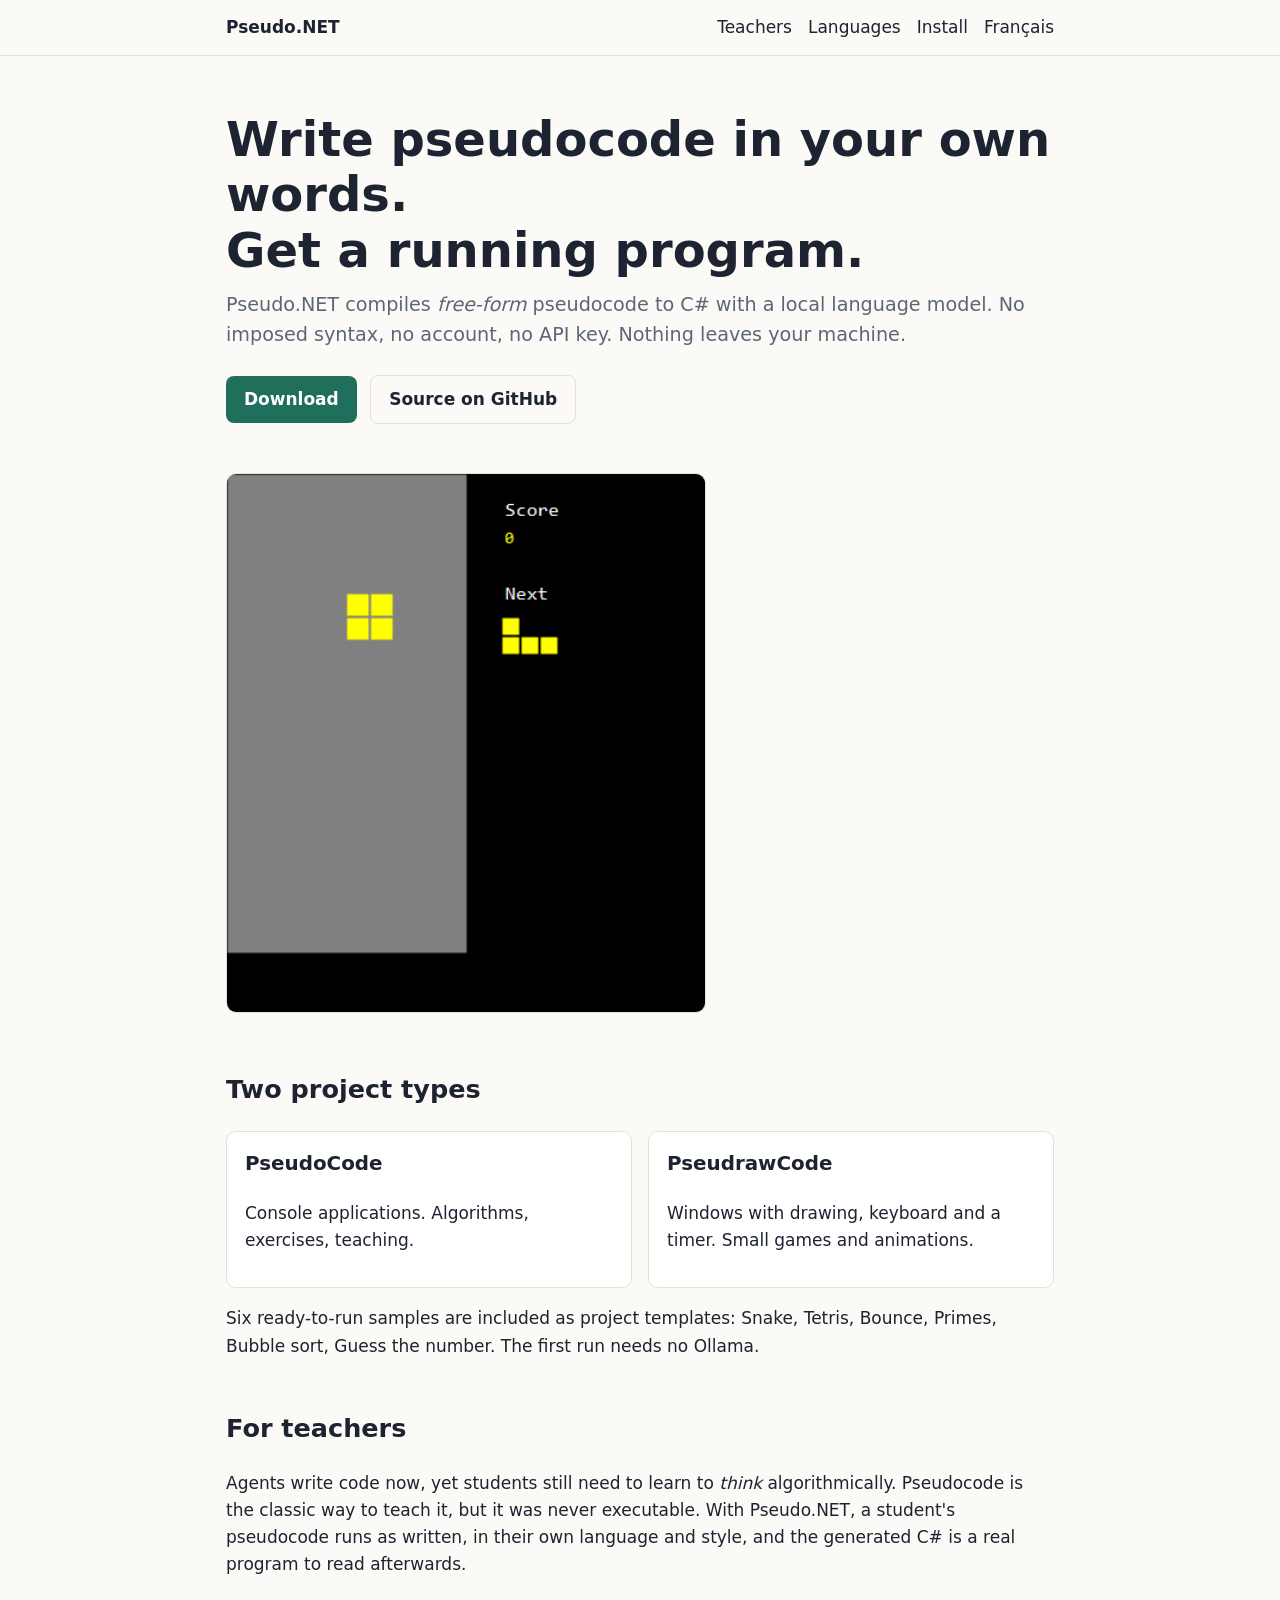
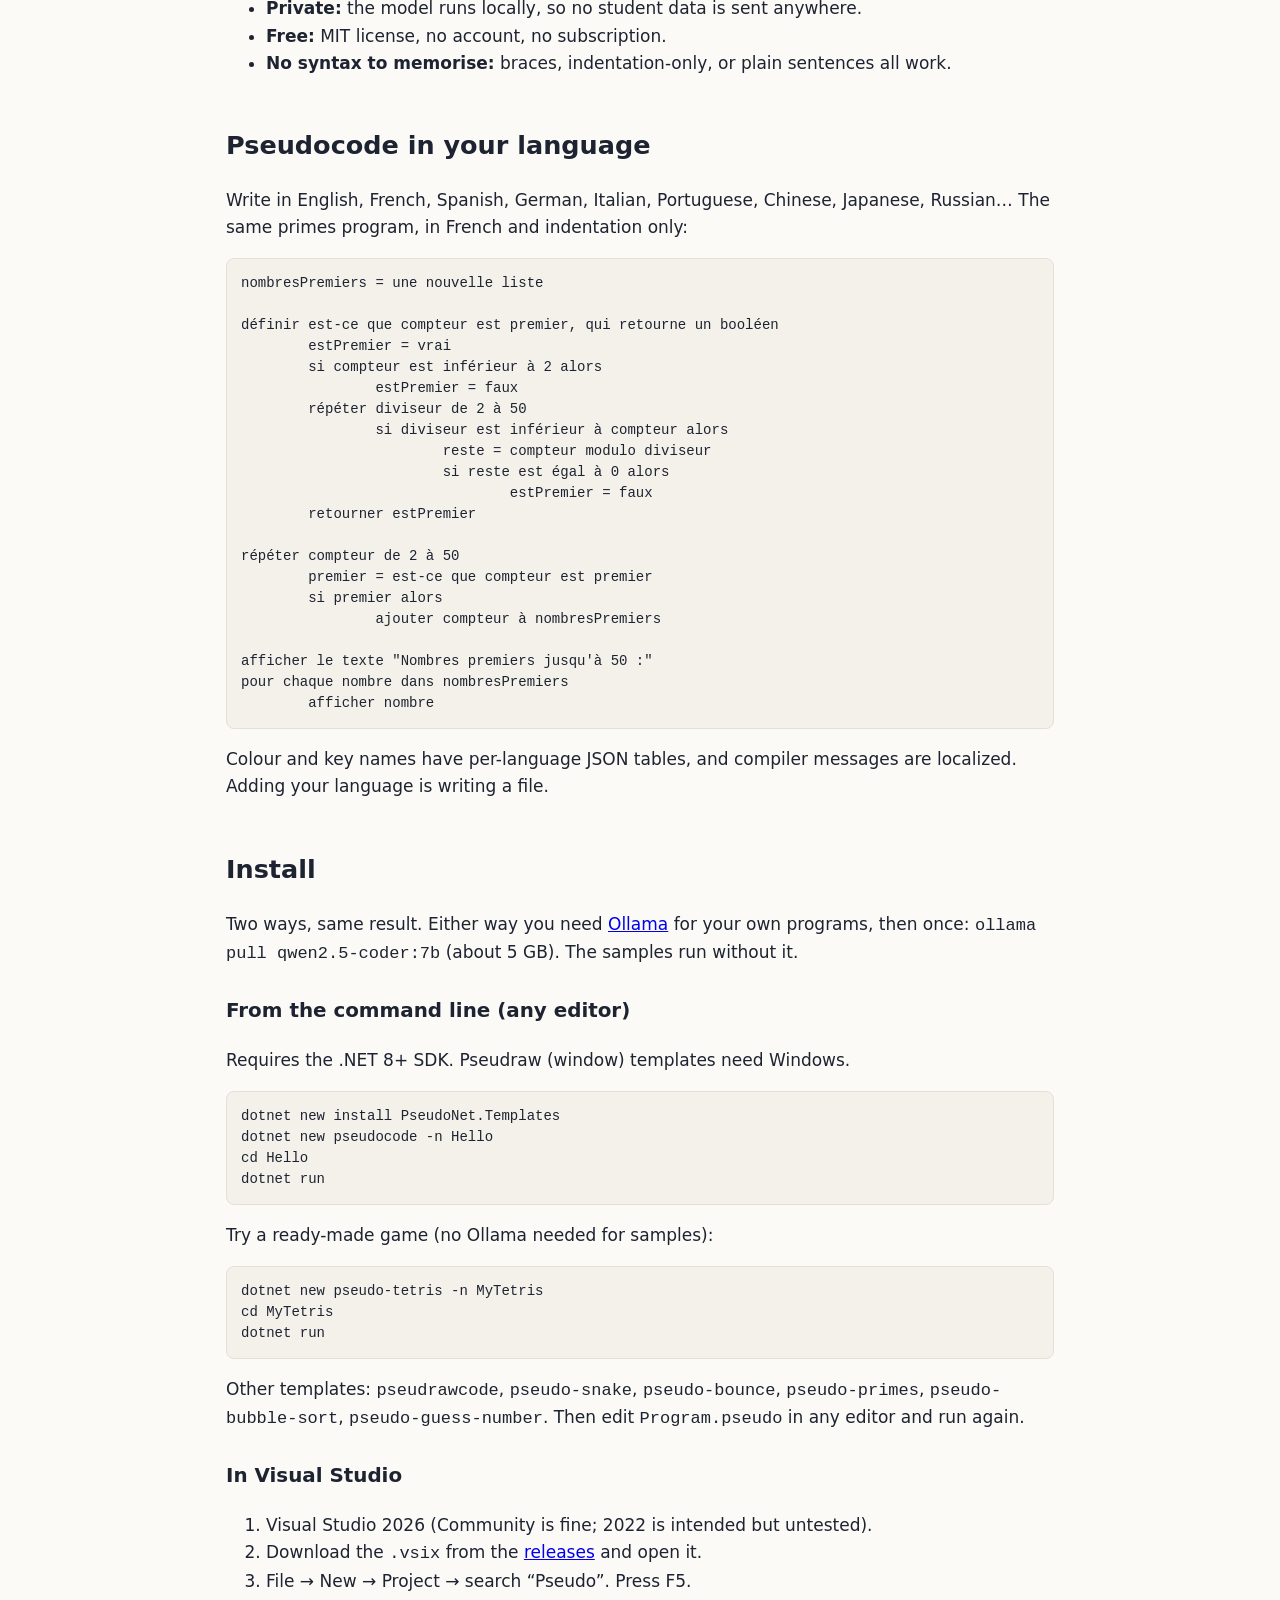
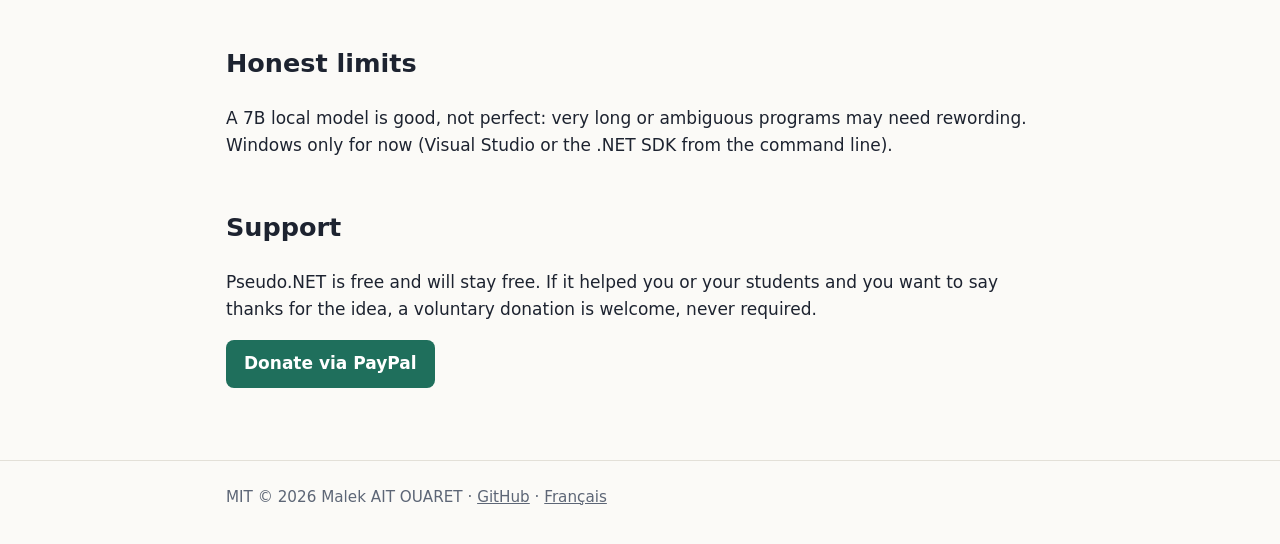
==== index.html @ 1992e09d "Pseudo.NET website (English and French) Co-Authored-By: Claude Sonnet 5.5 <noreply@anthropic.com>" ====
<!doctype html>
<html lang="en">
<head>
<meta charset="utf-8">
<meta name="viewport" content="width=device-width, initial-scale=1">
<title>Pseudo.NET</title>
<meta name="description" content="Write free-form pseudocode in any language and compile it to C# with a local LLM. Free, MIT, no account, nothing leaves your machine.">
<link rel="stylesheet" href="style.css">
</head>
<body>
<header class="top"><div class="wrap">
  <a class="brand" href="./">Pseudo.NET</a>
  <nav><a href="#teachers">Teachers</a><a href="#languages">Languages</a><a href="#install">Install</a><a href="fr/">Français</a></nav>
</div></header>

<main class="wrap">
  <section class="hero">
    <h1>Write pseudocode in your own words.<br>Get a running program.</h1>
    <p class="lead">Pseudo.NET compiles <em>free-form</em> pseudocode to C# with a local language model. No imposed syntax, no account, no API key. Nothing leaves your machine.</p>
    <a class="btn" href="https://github.com/pseudonet-lang/pseudonet/releases">Download</a>
    <a class="btn alt" href="https://github.com/pseudonet-lang/pseudonet">Source on GitHub</a>
  </section>

  <p><img class="demo" src="assets/demo-tetris.gif" alt="Tetris running, written as pseudocode" width="480"></p>

  <h2>Two project types</h2>
  <div class="grid">
    <div class="card"><h3>PseudoCode</h3><p>Console applications. Algorithms, exercises, teaching.</p></div>
    <div class="card"><h3>PseudrawCode</h3><p>Windows with drawing, keyboard and a timer. Small games and animations.</p></div>
  </div>
  <p>Six ready-to-run samples are included as project templates: Snake, Tetris, Bounce, Primes, Bubble sort, Guess the number. The first run needs no Ollama.</p>

  <h2 id="teachers">For teachers</h2>
  <p>Agents write code now, yet students still need to learn to <em>think</em> algorithmically. Pseudocode is the classic way to teach it, but it was never executable. With Pseudo.NET, a student's pseudocode runs as written, in their own language and style, and the generated C# is a real program to read afterwards.</p>
  <ul>
    <li><strong>Private:</strong> the model runs locally, so no student data is sent anywhere.</li>
    <li><strong>Free:</strong> MIT license, no account, no subscription.</li>
    <li><strong>No syntax to memorise:</strong> braces, indentation-only, or plain sentences all work.</li>
  </ul>

  <h2 id="languages">Pseudocode in your language</h2>
  <p>Write in English, French, Spanish, German, Italian, Portuguese, Chinese, Japanese, Russian… The same primes program, in French and indentation only:</p>
<pre>nombresPremiers = une nouvelle liste

définir est-ce que compteur est premier, qui retourne un booléen
	estPremier = vrai
	si compteur est inférieur à 2 alors
		estPremier = faux
	répéter diviseur de 2 à 50
		si diviseur est inférieur à compteur alors
			reste = compteur modulo diviseur
			si reste est égal à 0 alors
				estPremier = faux
	retourner estPremier

répéter compteur de 2 à 50
	premier = est-ce que compteur est premier
	si premier alors
		ajouter compteur à nombresPremiers

afficher le texte "Nombres premiers jusqu'à 50 :"
pour chaque nombre dans nombresPremiers
	afficher nombre</pre>
  <p>Colour and key names have per-language JSON tables, and compiler messages are localized. Adding your language is writing a file.</p>

  <h2 id="install">Install</h2>
  <p>Two ways, same result. Either way you need <a href="https://ollama.com">Ollama</a> for your own programs, then once: <code>ollama pull qwen2.5-coder:7b</code> (about 5 GB). The samples run without it.</p>

  <h3>From the command line (any editor)</h3>
  <p>Requires the .NET 8+ SDK. Pseudraw (window) templates need Windows.</p>
<pre>dotnet new install PseudoNet.Templates
dotnet new pseudocode -n Hello
cd Hello
dotnet run</pre>
  <p>Try a ready-made game (no Ollama needed for samples):</p>
<pre>dotnet new pseudo-tetris -n MyTetris
cd MyTetris
dotnet run</pre>
  <p>Other templates: <code>pseudrawcode</code>, <code>pseudo-snake</code>, <code>pseudo-bounce</code>, <code>pseudo-primes</code>, <code>pseudo-bubble-sort</code>, <code>pseudo-guess-number</code>. Then edit <code>Program.pseudo</code> in any editor and run again.</p>

  <h3>In Visual Studio</h3>
  <ol>
    <li>Visual Studio 2026 (Community is fine; 2022 is intended but untested).</li>
    <li>Download the <code>.vsix</code> from the <a href="https://github.com/pseudonet-lang/pseudonet/releases">releases</a> and open it.</li>
    <li>File → New → Project → search “Pseudo”. Press F5.</li>
  </ol>

    <h2>Honest limits</h2>
  <p>A 7B local model is good, not perfect: very long or ambiguous programs may need rewording. Windows only for now (Visual Studio or the .NET SDK from the command line).</p>

  <h2 id="support">Support</h2>
  <p>Pseudo.NET is free and will stay free. If it helped you or your students and you want to say thanks for the idea, a voluntary donation is welcome, never required.</p>
  <a class="btn" href="https://www.paypal.me/YOUR-PAYPAL-HANDLE">Donate via PayPal</a>
</main>

<footer><div class="wrap">MIT © 2026 Malek AIT OUARET · <a href="https://github.com/pseudonet-lang/pseudonet">GitHub</a> · <a href="fr/">Français</a></div></footer>
</body>
</html>
---- style.css ----
:root {
  --bg: #fbfaf7; --fg: #1d2330; --muted: #5d6676; --accent: #1f6f5c; --accent-fg: #fff;
  --card: #fff; --border: #e3e0d8; --code-bg: #f3f1ea;
}
@media (prefers-color-scheme: dark) {
  :root:not([data-theme="light"]) {
    --bg: #14181f; --fg: #e8eaee; --muted: #9aa3b2; --accent: #4cc2a1; --accent-fg: #0b1512;
    --card: #1b2029; --border: #2a303c; --code-bg: #10141a;
  }
}
* { box-sizing: border-box; }
body { margin: 0; background: var(--bg); color: var(--fg);
  font: 17px/1.6 system-ui, -apple-system, "Segoe UI", sans-serif; }
.wrap { max-width: 860px; margin: 0 auto; padding: 0 16px; }
header.top { border-bottom: 1px solid var(--border); }
header.top .wrap { display: flex; justify-content: space-between; align-items: center; padding-top: 14px; padding-bottom: 14px; }
header.top a { color: var(--fg); text-decoration: none; margin-left: 16px; }
header.top .brand { font-weight: 700; margin-left: 0; }
.hero { padding: 56px 0 24px; }
.hero h1 { font-size: clamp(2rem, 6vw, 3rem); line-height: 1.15; margin: 0 0 12px; }
.hero p.lead { font-size: 1.2rem; color: var(--muted); margin: 0 0 24px; }
.btn { display: inline-block; padding: 10px 18px; border-radius: 8px; text-decoration: none;
  background: var(--accent); color: var(--accent-fg); font-weight: 600; margin: 0 8px 8px 0; }
.btn.alt { background: transparent; color: var(--fg); border: 1px solid var(--border); }
h2 { margin-top: 48px; }
.grid { display: grid; grid-template-columns: repeat(auto-fit, minmax(240px, 1fr)); gap: 16px; }
.card { background: var(--card); border: 1px solid var(--border); border-radius: 10px; padding: 16px 18px; }
.card h3 { margin-top: 0; }
pre { background: var(--code-bg); border: 1px solid var(--border); border-radius: 8px;
  padding: 14px; overflow-x: auto; font: 14px/1.5 ui-monospace, Consolas, monospace; }
code { font-family: ui-monospace, Consolas, monospace; }
img.demo { max-width: 100%; border-radius: 10px; border: 1px solid var(--border); }
table { border-collapse: collapse; width: 100%; }
th, td { border-bottom: 1px solid var(--border); padding: 8px 10px; text-align: left; }
footer { margin-top: 64px; border-top: 1px solid var(--border); padding: 24px 0 40px; color: var(--muted); font-size: 0.95rem; }
footer a { color: var(--muted); }
h3 { margin-top: 28px; }
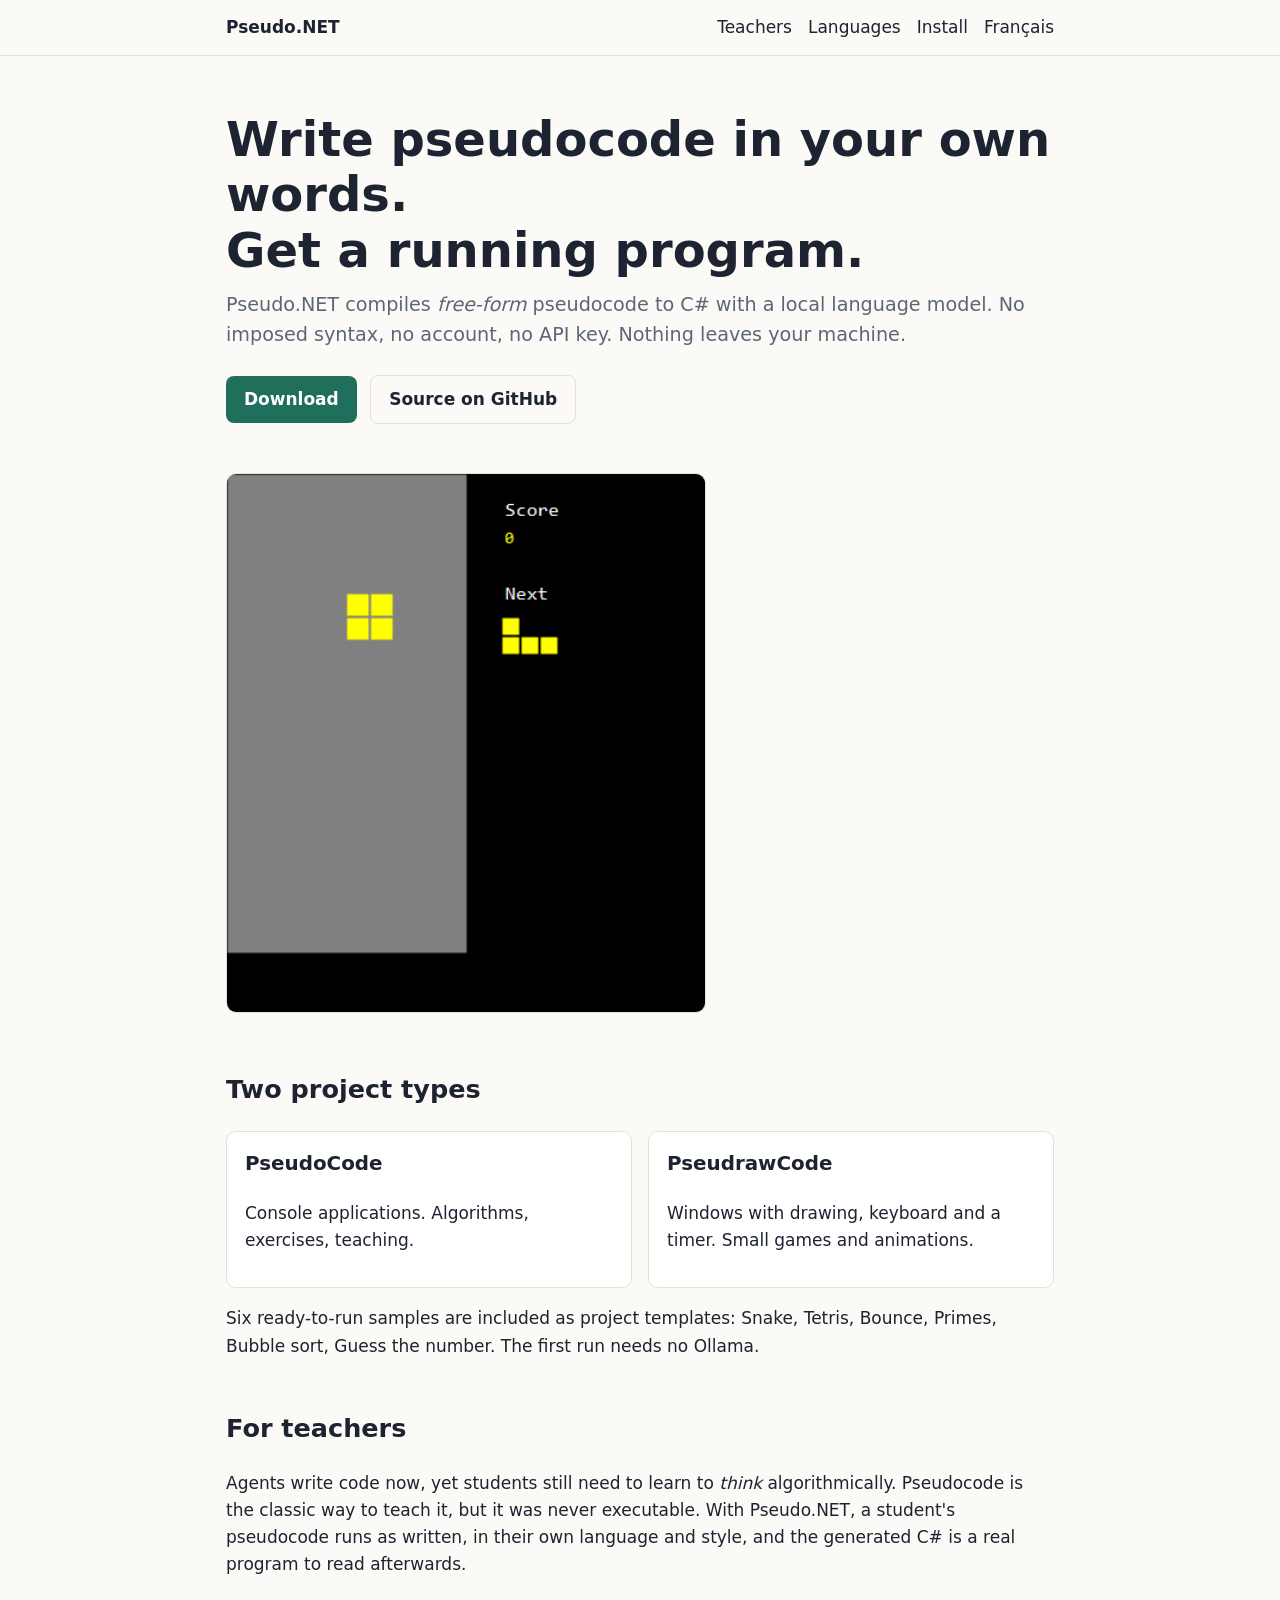
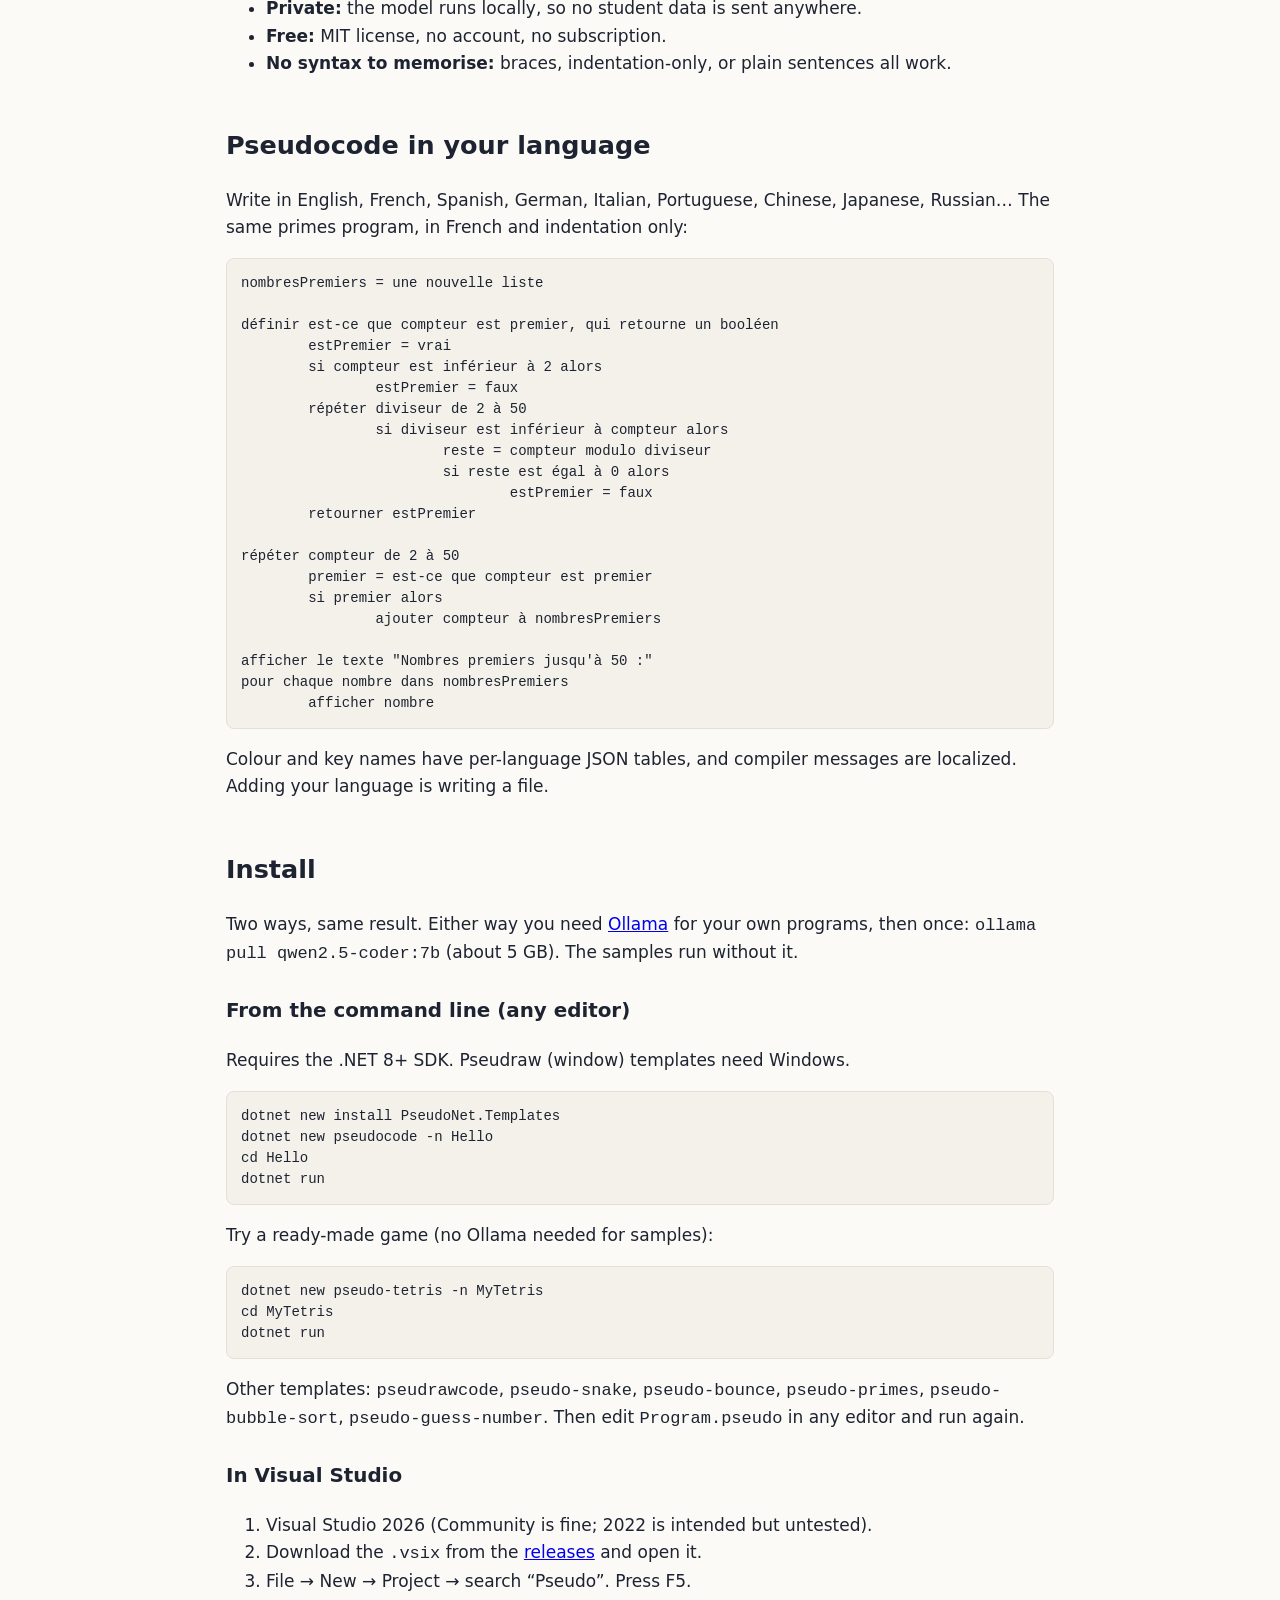
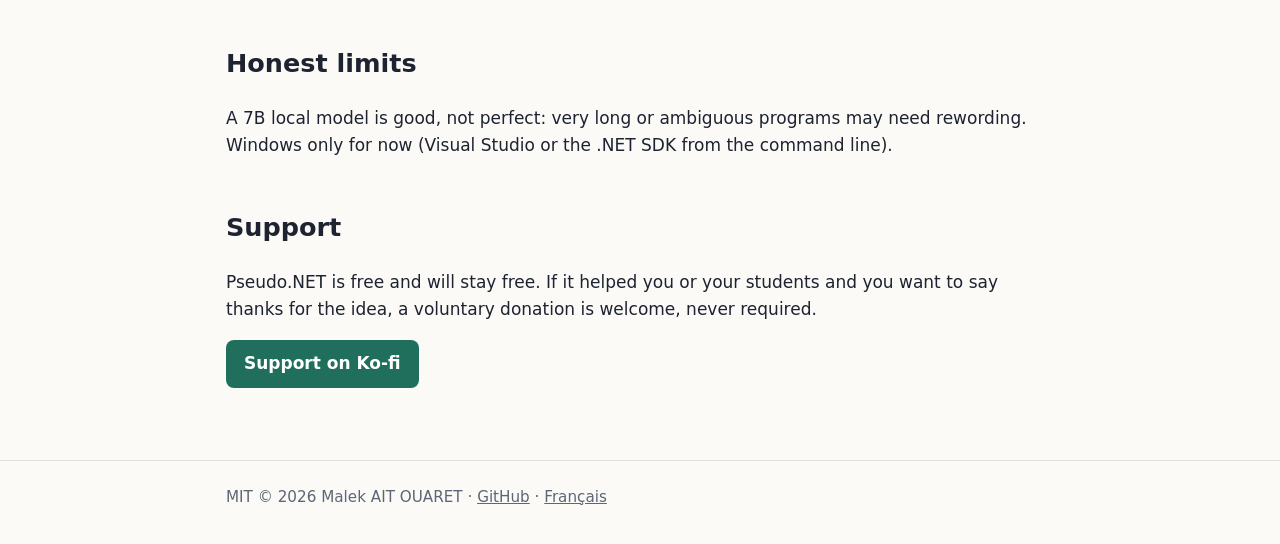
==== commit c3bfb004: "Donations: Ko-fi link Co-Authored-By: Claude Sonnet 5.5 <noreply@anthropic.com>" ====
--- a/index.html
+++ b/index.html
@@ -90,7 +90,7 @@
 
   <h2 id="support">Support</h2>
   <p>Pseudo.NET is free and will stay free. If it helped you or your students and you want to say thanks for the idea, a voluntary donation is welcome, never required.</p>
-  <a class="btn" href="https://www.paypal.me/YOUR-PAYPAL-HANDLE">Donate via PayPal</a>
+  <a class="btn" href="https://ko-fi.com/pseudonetlang">Support on Ko-fi</a>
 </main>
 
 <footer><div class="wrap">MIT © 2026 Malek AIT OUARET · <a href="https://github.com/pseudonet-lang/pseudonet">GitHub</a> · <a href="fr/">Français</a></div></footer>
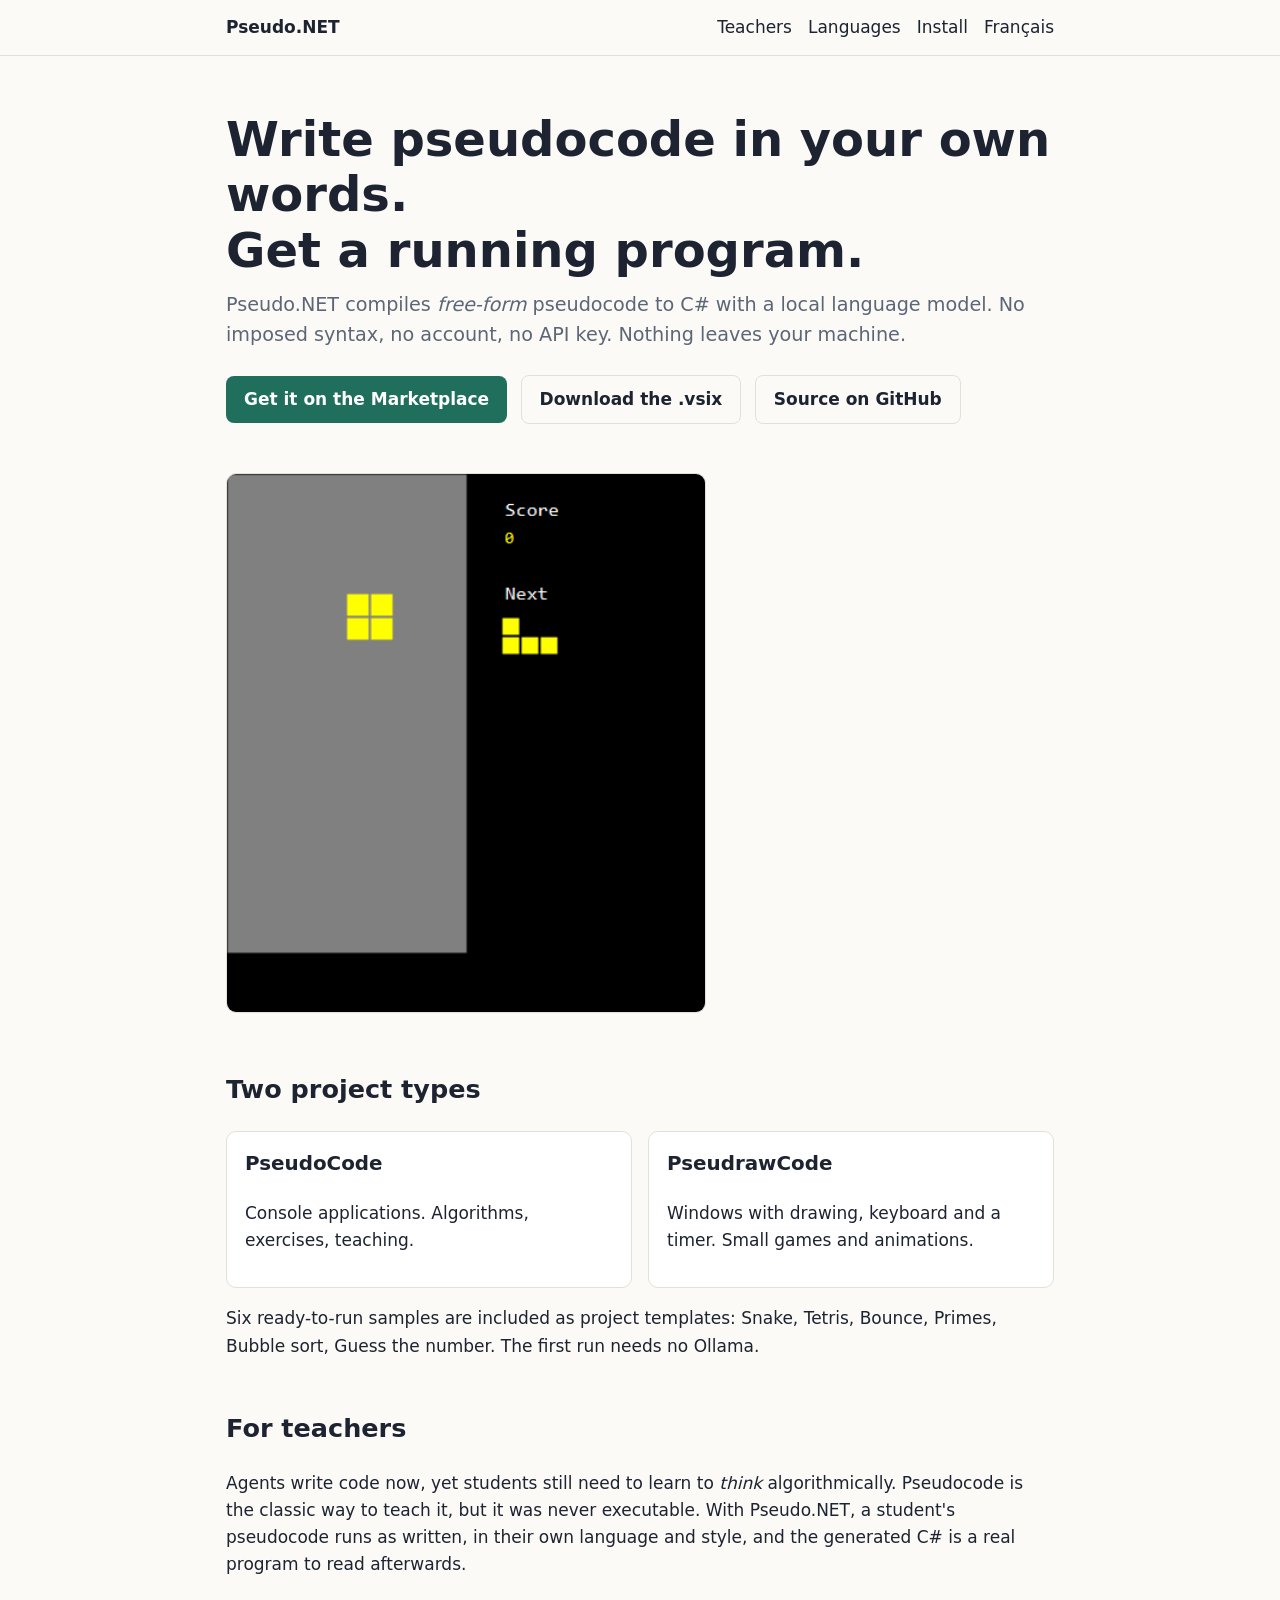
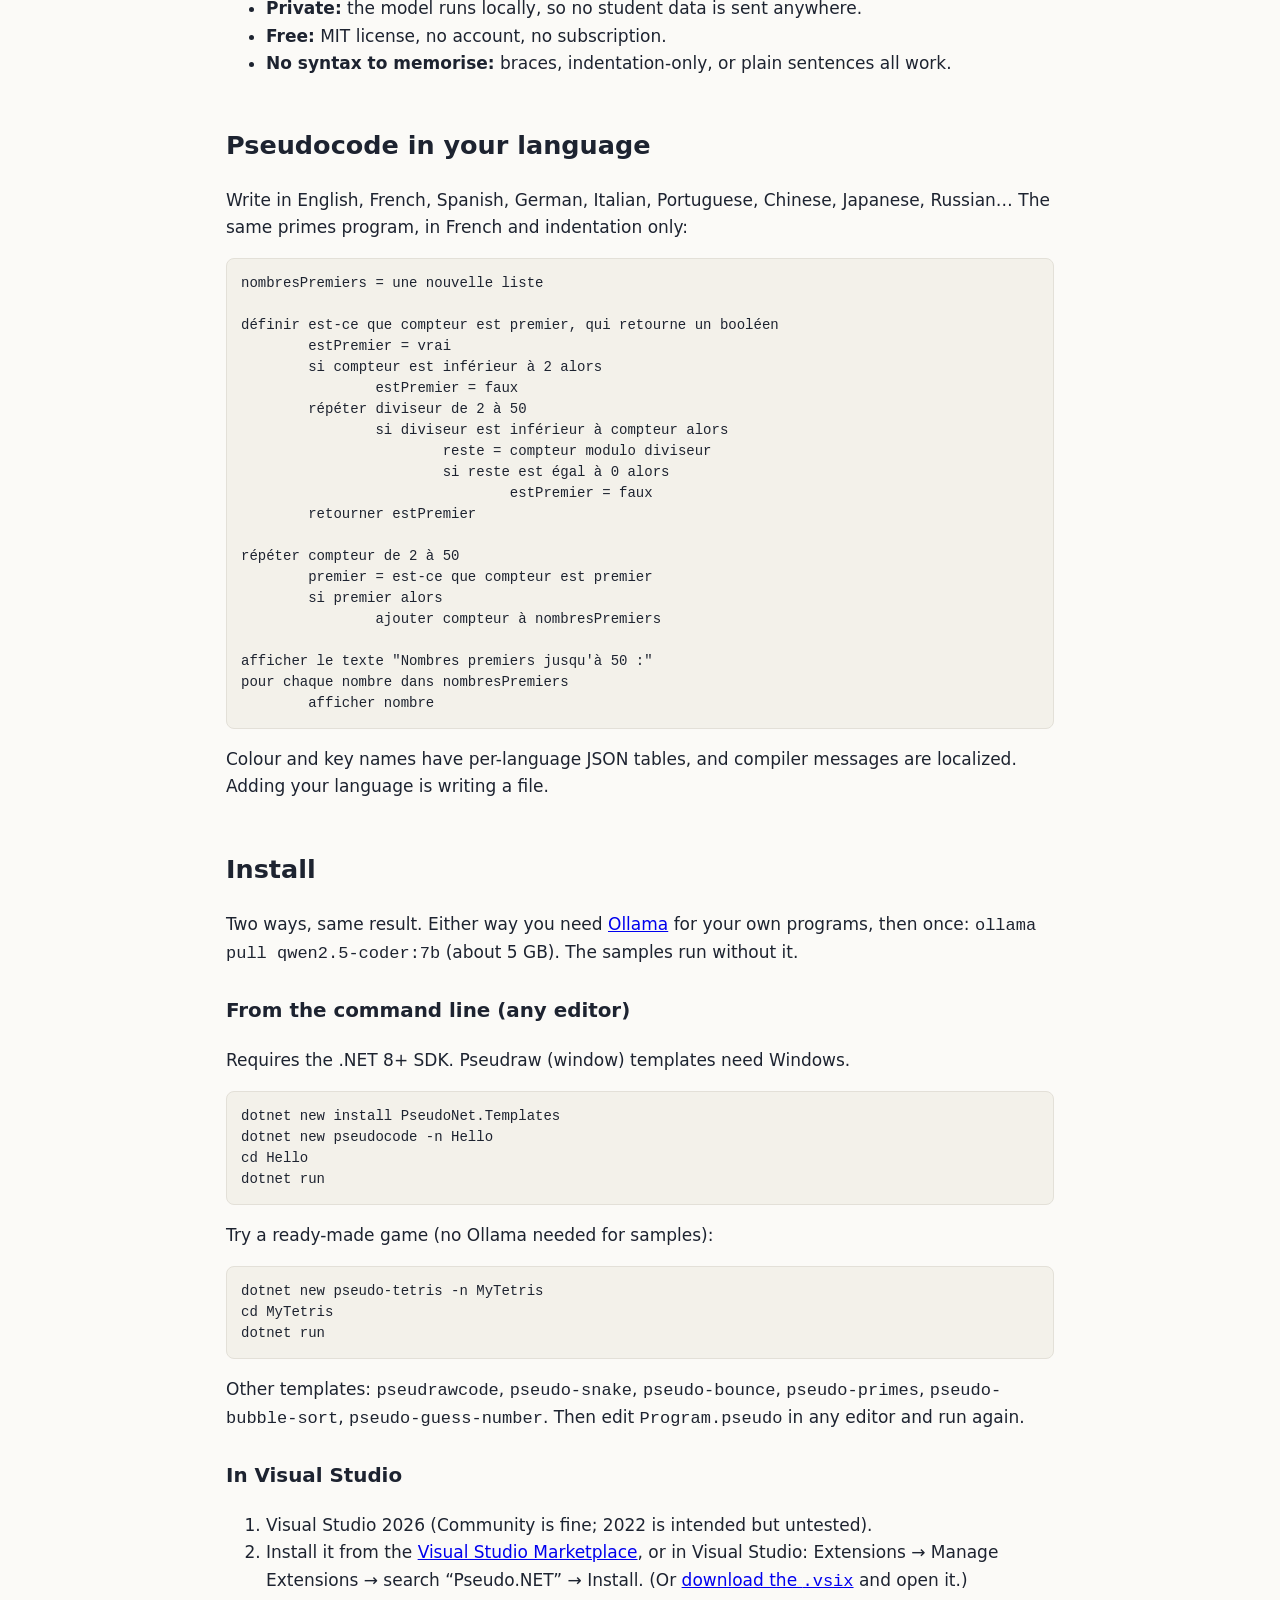
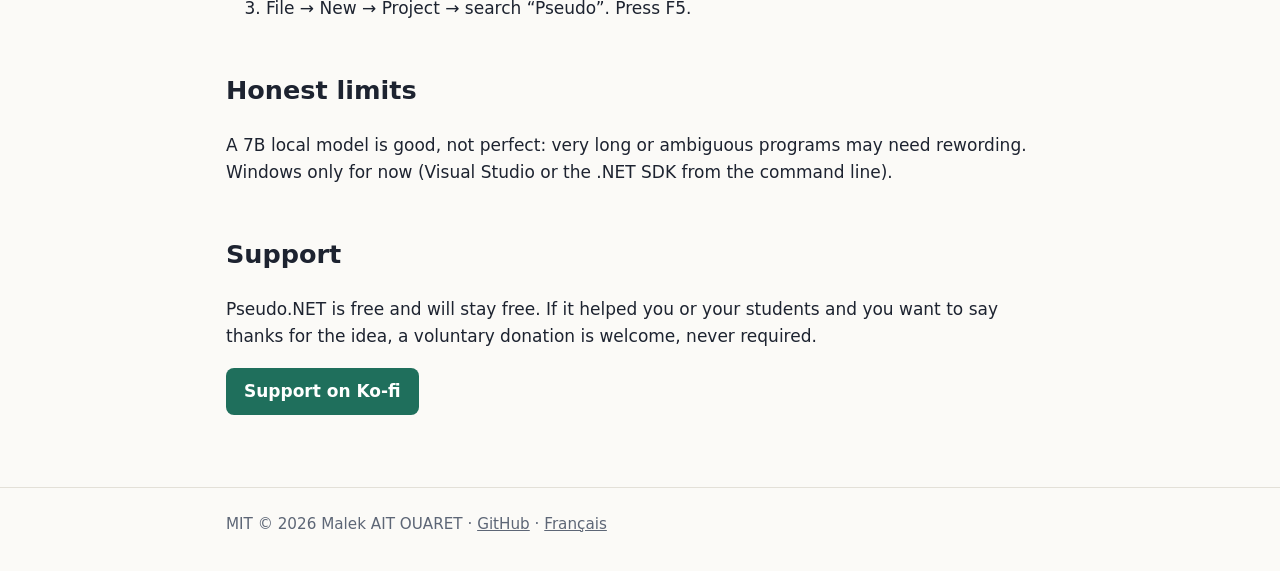
==== commit 5fc3fee6: "Put the Visual Studio Marketplace link first in the install instructions Co-Authored-By: Claude Sonn" ====
--- a/index.html
+++ b/index.html
@@ -17,7 +17,8 @@
   <section class="hero">
     <h1>Write pseudocode in your own words.<br>Get a running program.</h1>
     <p class="lead">Pseudo.NET compiles <em>free-form</em> pseudocode to C# with a local language model. No imposed syntax, no account, no API key. Nothing leaves your machine.</p>
-    <a class="btn" href="https://github.com/pseudonet-lang/pseudonet/releases">Download</a>
+    <a class="btn" href="https://marketplace.visualstudio.com/items?itemName=pseudonet-lang.pseudonet">Get it on the Marketplace</a>
+    <a class="btn alt" href="https://github.com/pseudonet-lang/pseudonet/releases/latest/download/PseudoNet.Vsix.vsix">Download the .vsix</a>
     <a class="btn alt" href="https://github.com/pseudonet-lang/pseudonet">Source on GitHub</a>
   </section>
 
@@ -81,7 +82,7 @@
   <h3>In Visual Studio</h3>
   <ol>
     <li>Visual Studio 2026 (Community is fine; 2022 is intended but untested).</li>
-    <li>Download the <code>.vsix</code> from the <a href="https://github.com/pseudonet-lang/pseudonet/releases">releases</a> and open it.</li>
+    <li>Install it from the <a href="https://marketplace.visualstudio.com/items?itemName=pseudonet-lang.pseudonet">Visual Studio Marketplace</a>, or in Visual Studio: Extensions → Manage Extensions → search “Pseudo.NET” → Install. (Or <a href="https://github.com/pseudonet-lang/pseudonet/releases/latest/download/PseudoNet.Vsix.vsix">download the <code>.vsix</code></a> and open it.)</li>
     <li>File → New → Project → search “Pseudo”. Press F5.</li>
   </ol>
 
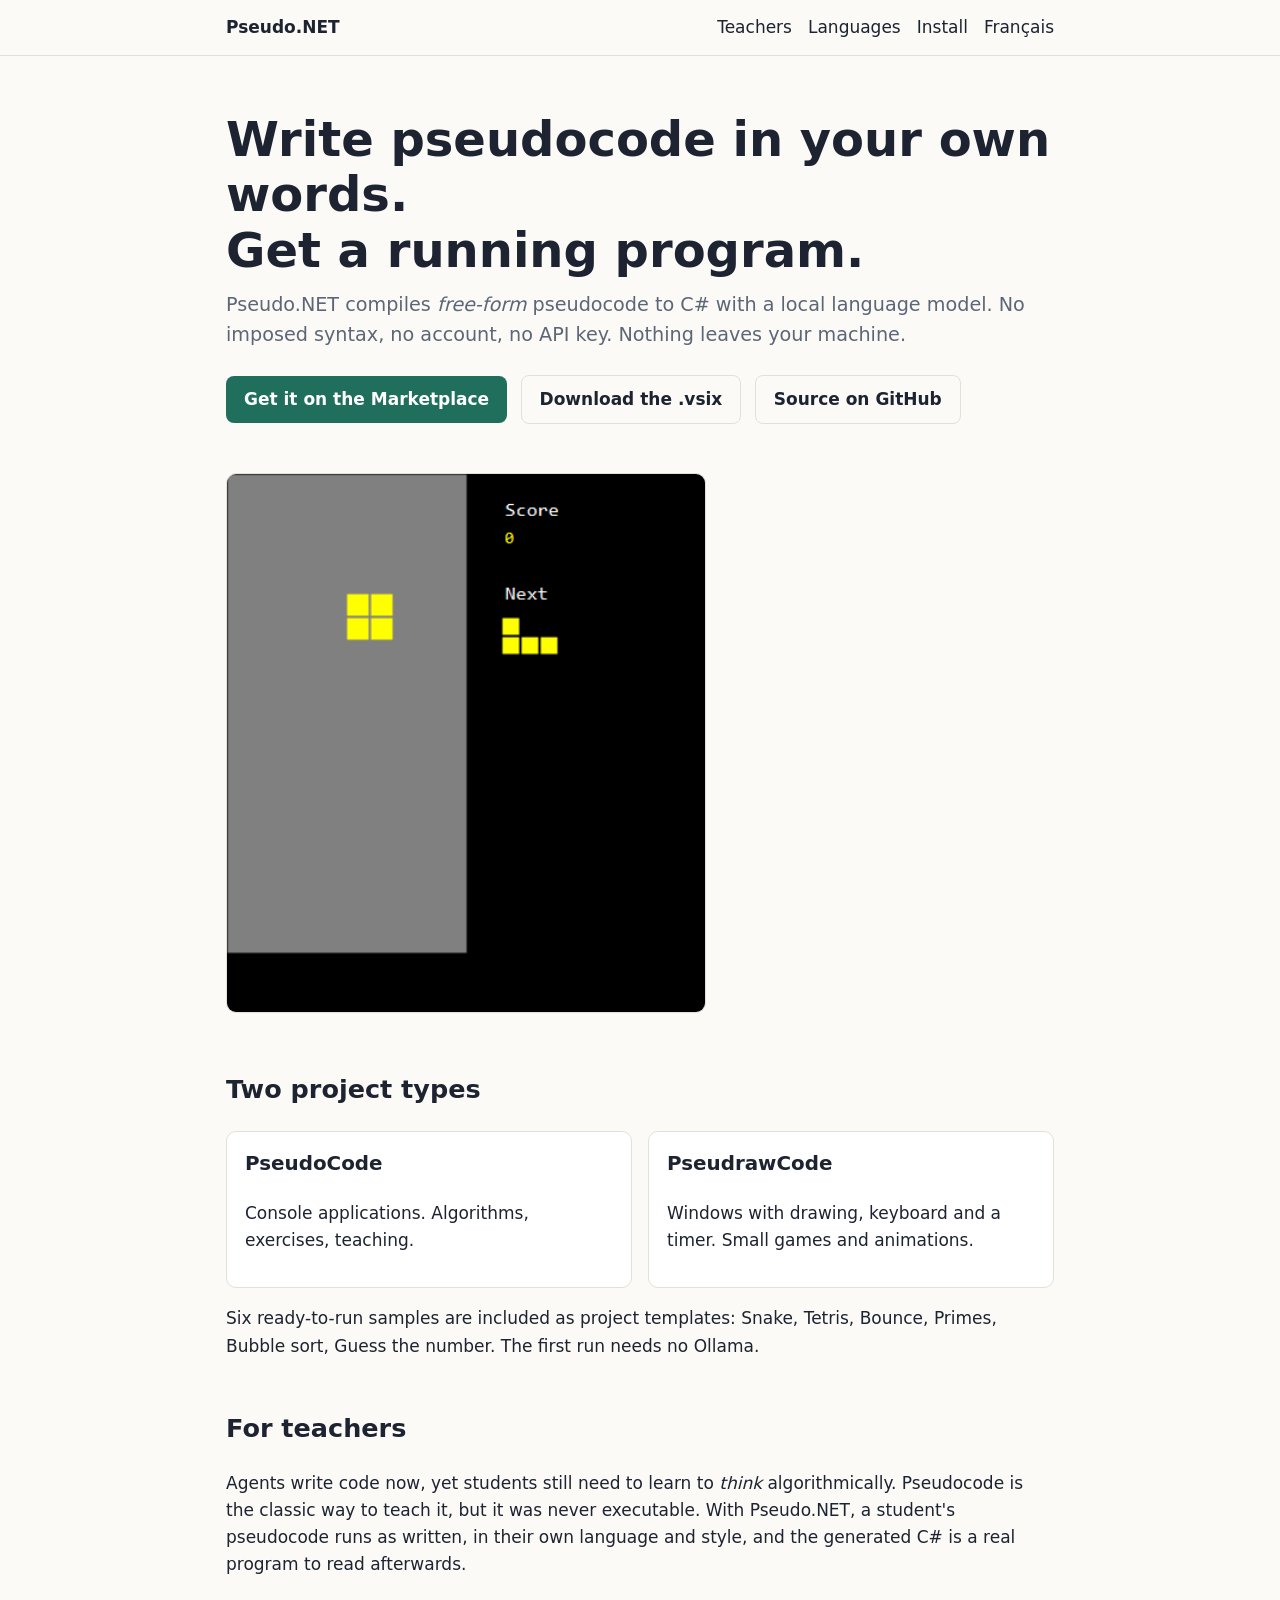
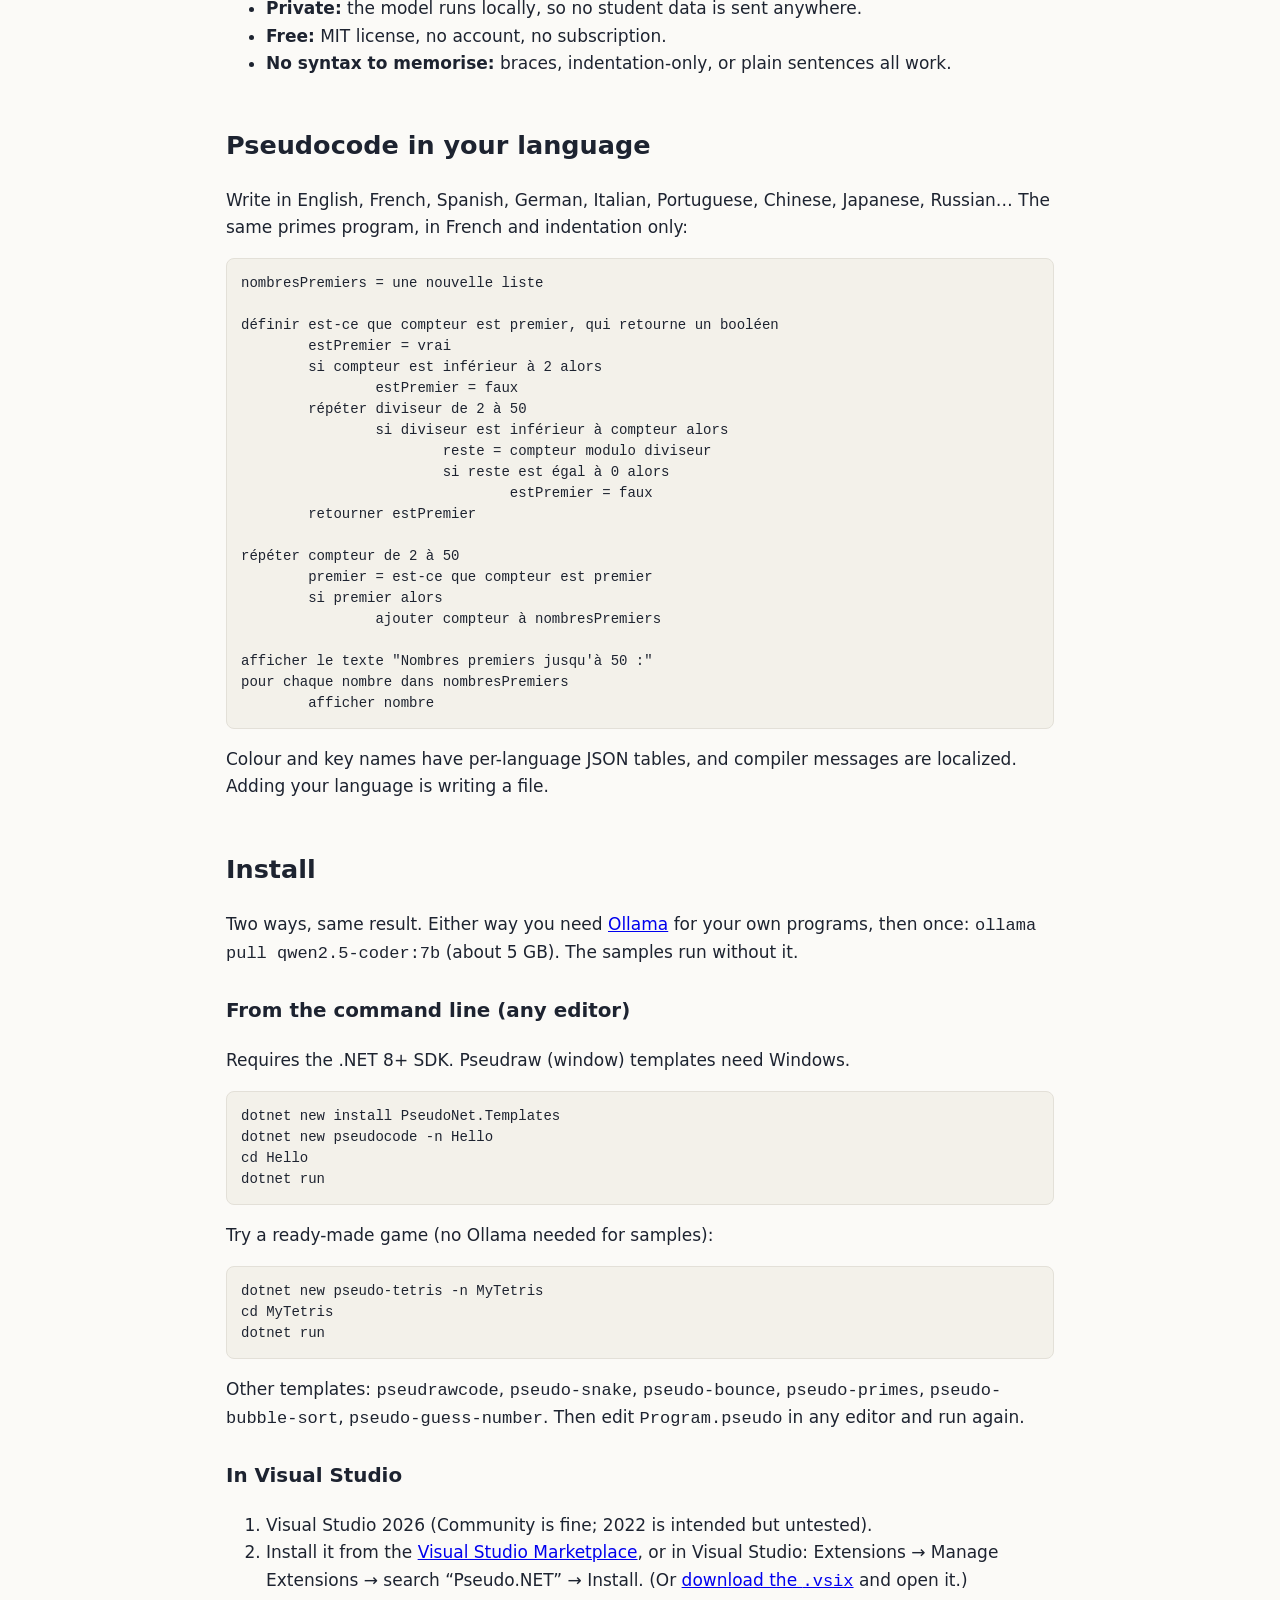
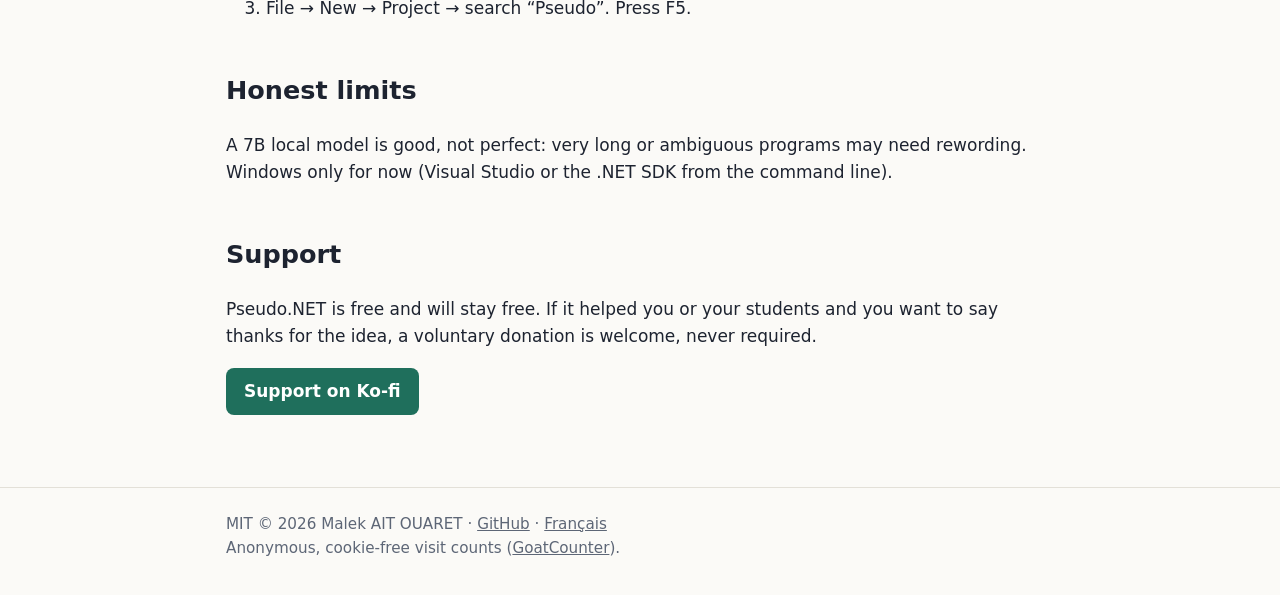
==== commit 6fbc2887: "Add GoatCounter (anonymous, cookie-free visit counts) with a notice in the footer Co-Authored-By: Cl" ====
--- a/index.html
+++ b/index.html
@@ -94,6 +94,8 @@
   <a class="btn" href="https://ko-fi.com/pseudonetlang">Support on Ko-fi</a>
 </main>
 
-<footer><div class="wrap">MIT © 2026 Malek AIT OUARET · <a href="https://github.com/pseudonet-lang/pseudonet">GitHub</a> · <a href="fr/">Français</a></div></footer>
+<footer><div class="wrap">MIT © 2026 Malek AIT OUARET · <a href="https://github.com/pseudonet-lang/pseudonet">GitHub</a> · <a href="fr/">Français</a><br>Anonymous, cookie-free visit counts (<a href="https://www.goatcounter.com/">GoatCounter</a>).</div></footer>
+<script data-goatcounter="https://pseudonet-lang.goatcounter.com/count"
+        async src="//gc.zgo.at/count.js"></script>
 </body>
 </html>
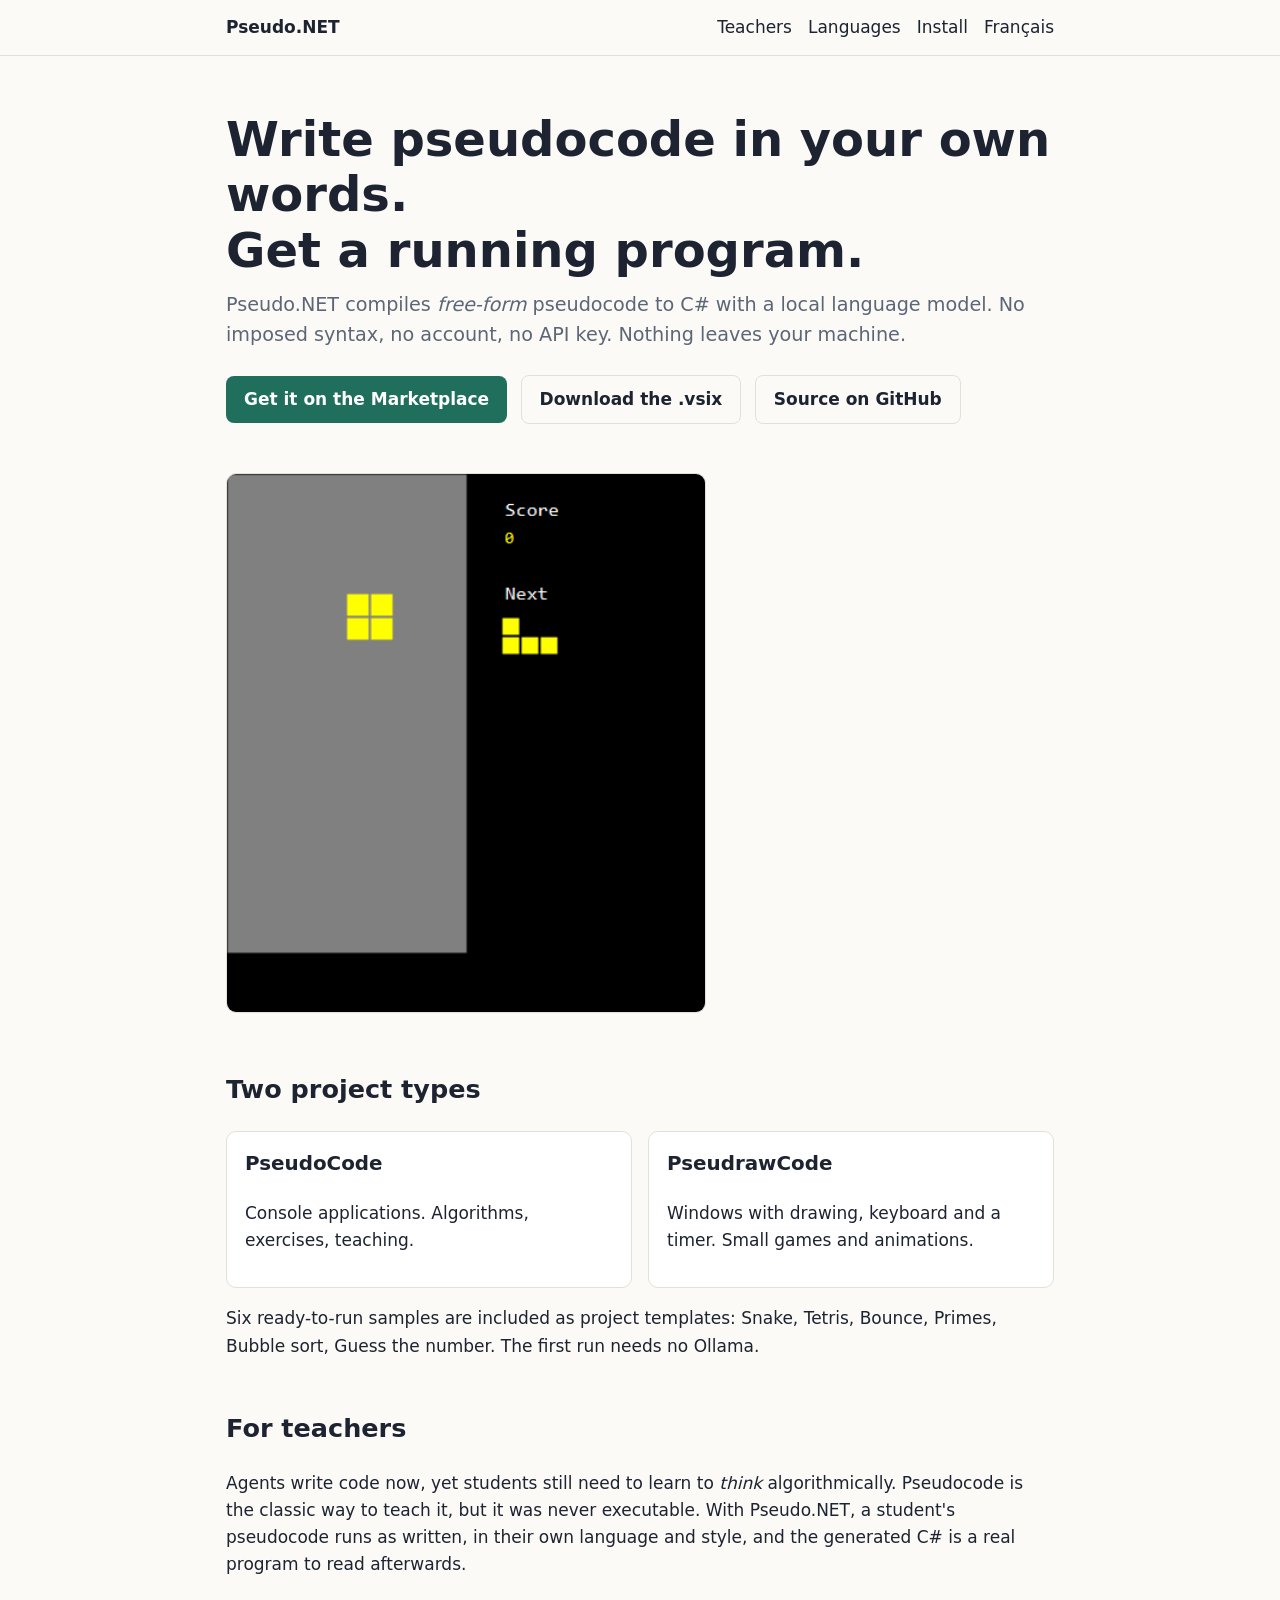
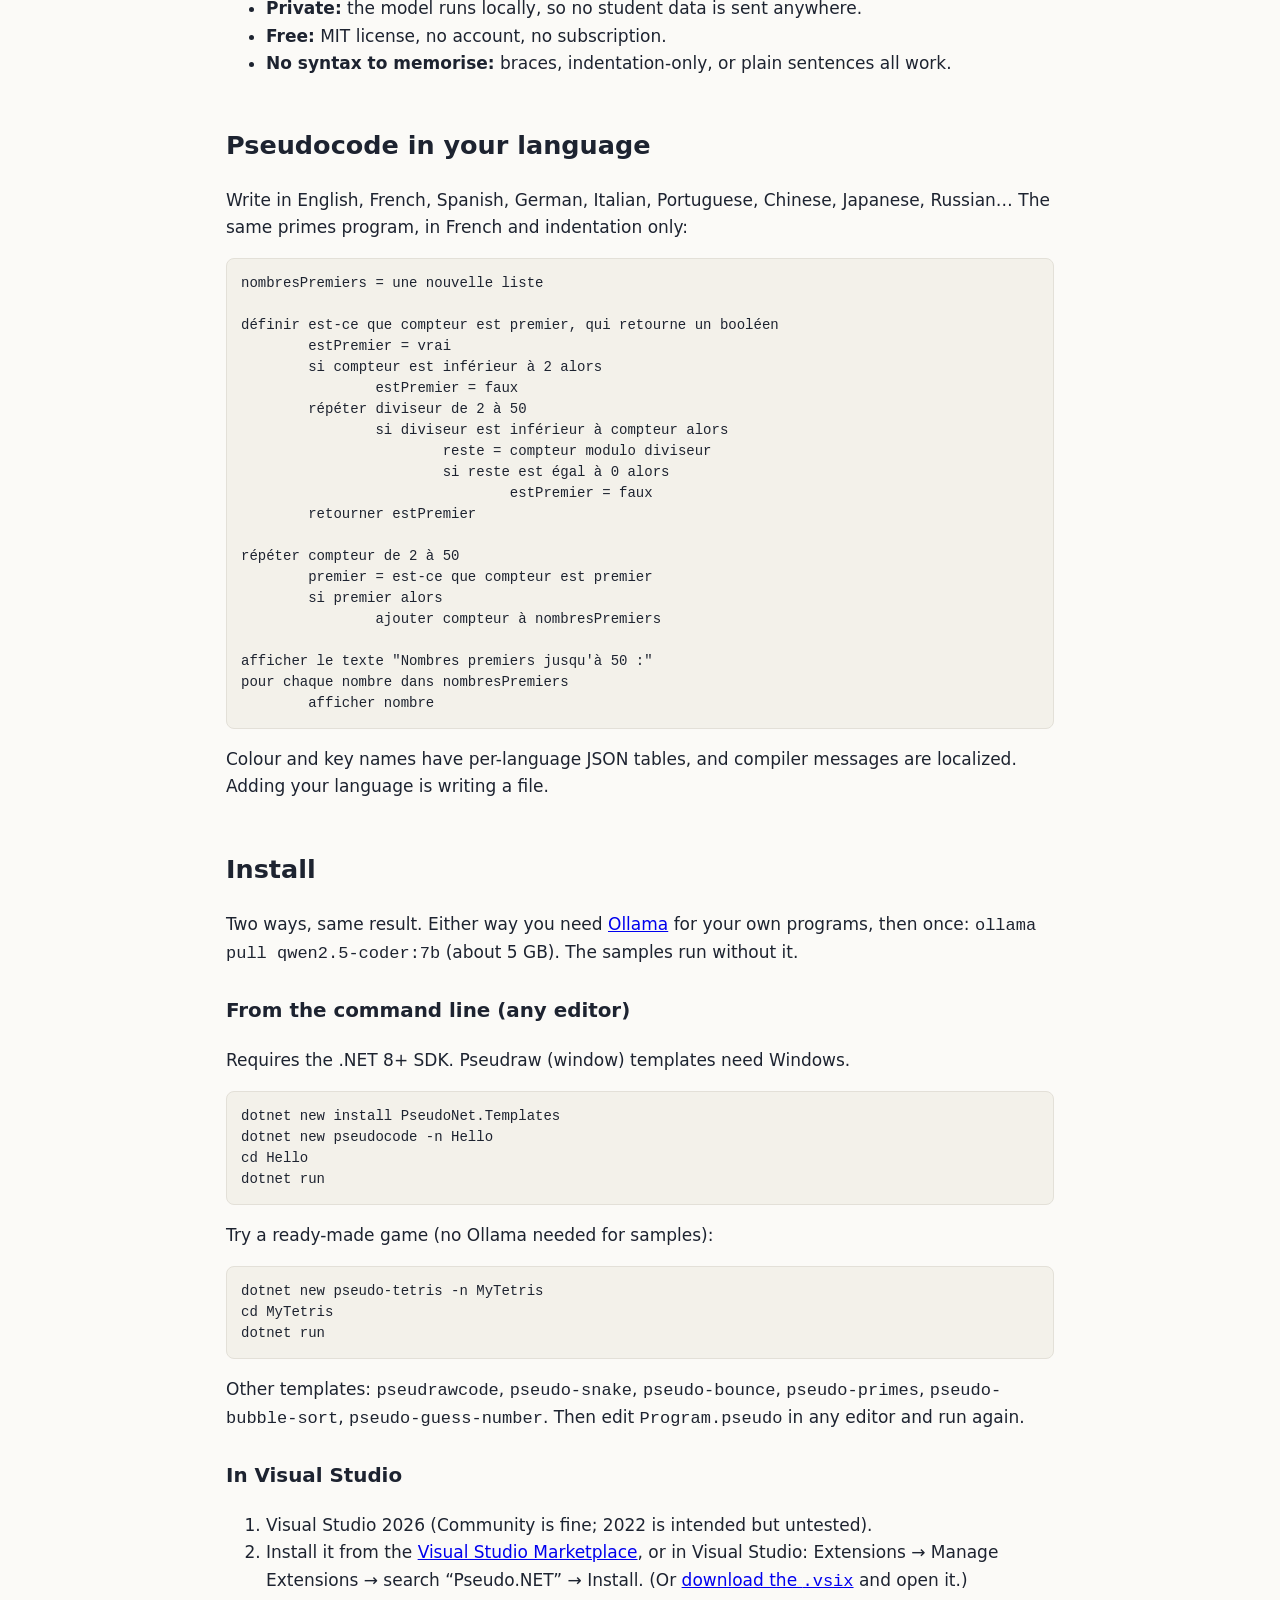
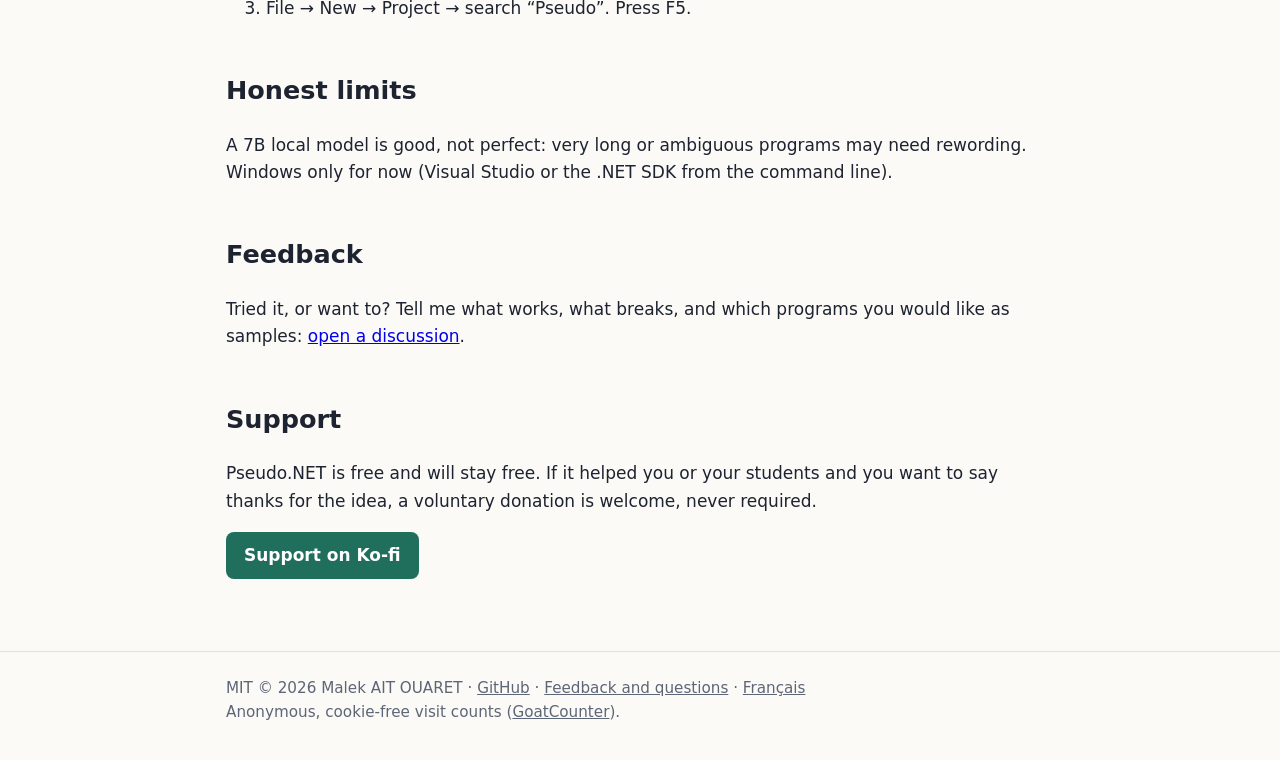
==== commit c55b4e53: "Add a feedback/discussions link (GitHub Discussions enabled) Co-Authored-By: Claude Sonnet 5.5 <nore" ====
--- a/index.html
+++ b/index.html
@@ -89,12 +89,15 @@
     <h2>Honest limits</h2>
   <p>A 7B local model is good, not perfect: very long or ambiguous programs may need rewording. Windows only for now (Visual Studio or the .NET SDK from the command line).</p>
 
+  <h2 id="feedback">Feedback</h2>
+  <p>Tried it, or want to? Tell me what works, what breaks, and which programs you would like as samples: <a href="https://github.com/pseudonet-lang/pseudonet/discussions">open a discussion</a>.</p>
+
   <h2 id="support">Support</h2>
   <p>Pseudo.NET is free and will stay free. If it helped you or your students and you want to say thanks for the idea, a voluntary donation is welcome, never required.</p>
   <a class="btn" href="https://ko-fi.com/pseudonetlang">Support on Ko-fi</a>
 </main>
 
-<footer><div class="wrap">MIT © 2026 Malek AIT OUARET · <a href="https://github.com/pseudonet-lang/pseudonet">GitHub</a> · <a href="fr/">Français</a><br>Anonymous, cookie-free visit counts (<a href="https://www.goatcounter.com/">GoatCounter</a>).</div></footer>
+<footer><div class="wrap">MIT © 2026 Malek AIT OUARET · <a href="https://github.com/pseudonet-lang/pseudonet">GitHub</a> · <a href="https://github.com/pseudonet-lang/pseudonet/discussions">Feedback and questions</a> · <a href="fr/">Français</a><br>Anonymous, cookie-free visit counts (<a href="https://www.goatcounter.com/">GoatCounter</a>).</div></footer>
 <script data-goatcounter="https://pseudonet-lang.goatcounter.com/count"
         async src="//gc.zgo.at/count.js"></script>
 </body>
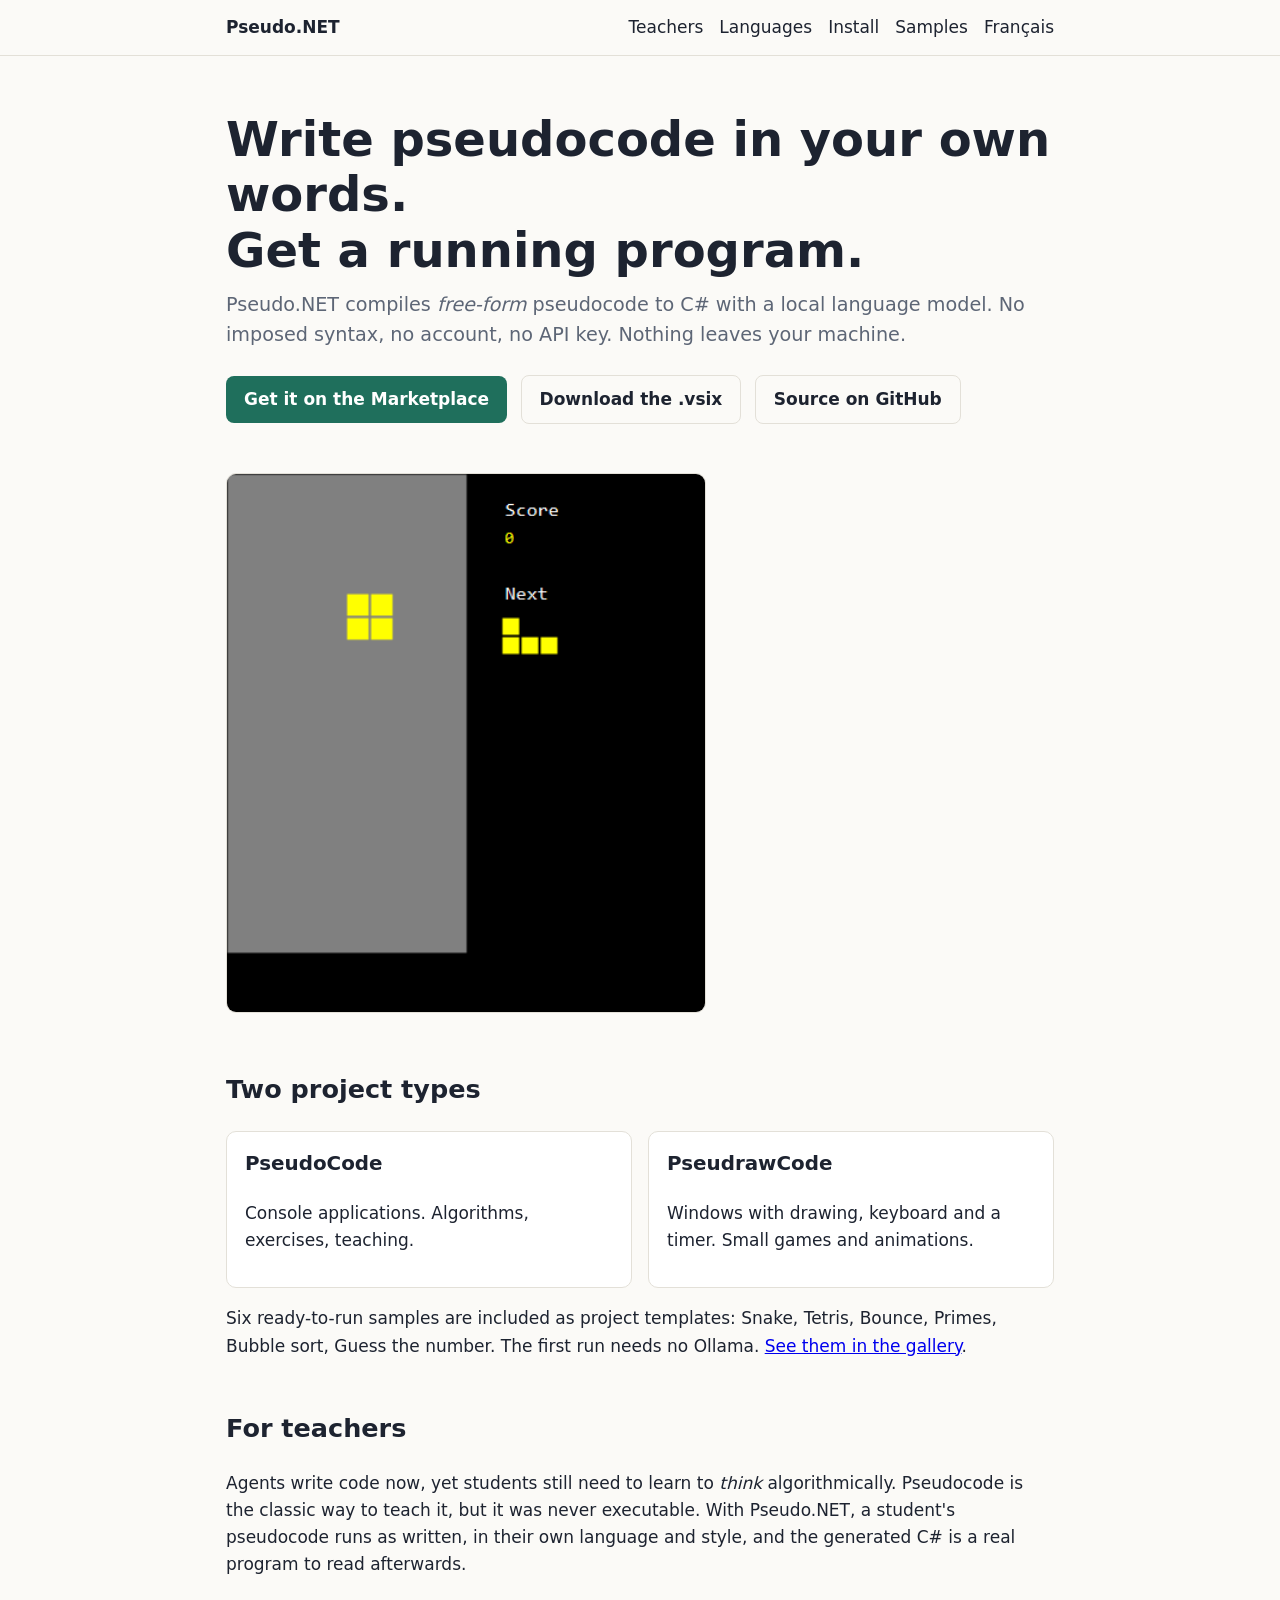
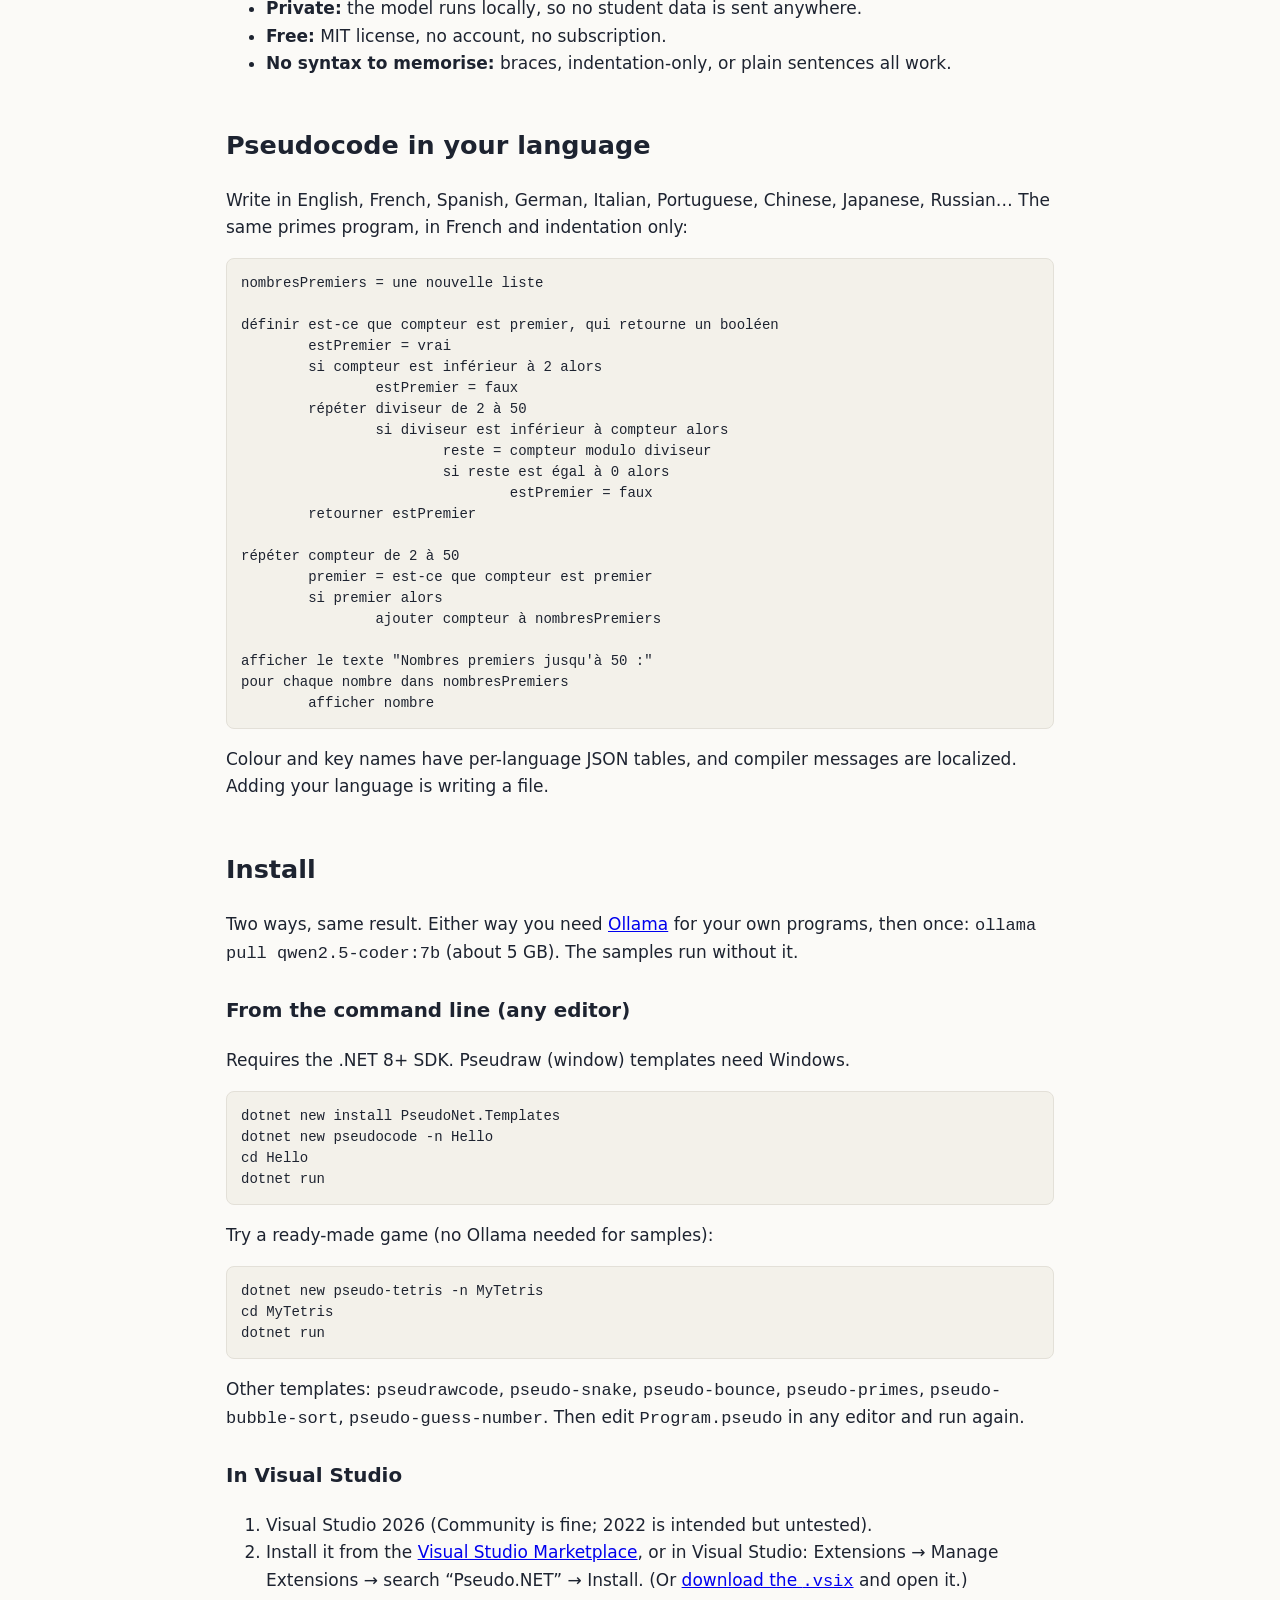
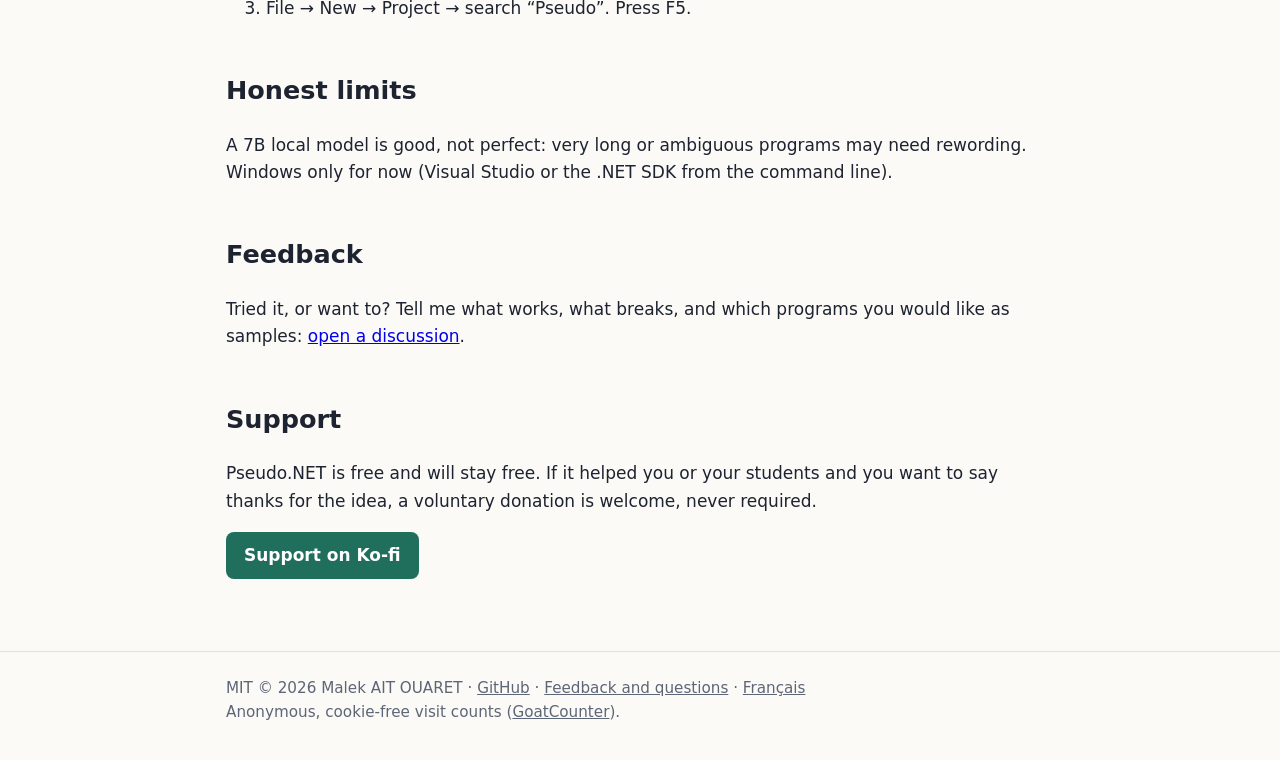
==== commit 2b91371a: "Add a samples gallery (pseudocode, result and generated C# for the six samples) Co-Authored-By: Clau" ====
--- a/index.html
+++ b/index.html
@@ -10,7 +10,7 @@
 <body>
 <header class="top"><div class="wrap">
   <a class="brand" href="./">Pseudo.NET</a>
-  <nav><a href="#teachers">Teachers</a><a href="#languages">Languages</a><a href="#install">Install</a><a href="fr/">Français</a></nav>
+  <nav><a href="#teachers">Teachers</a><a href="#languages">Languages</a><a href="#install">Install</a><a href="gallery/">Samples</a><a href="fr/">Français</a></nav>
 </div></header>
 
 <main class="wrap">
@@ -29,7 +29,7 @@
     <div class="card"><h3>PseudoCode</h3><p>Console applications. Algorithms, exercises, teaching.</p></div>
     <div class="card"><h3>PseudrawCode</h3><p>Windows with drawing, keyboard and a timer. Small games and animations.</p></div>
   </div>
-  <p>Six ready-to-run samples are included as project templates: Snake, Tetris, Bounce, Primes, Bubble sort, Guess the number. The first run needs no Ollama.</p>
+  <p>Six ready-to-run samples are included as project templates: Snake, Tetris, Bounce, Primes, Bubble sort, Guess the number. The first run needs no Ollama. <a href="gallery/">See them in the gallery</a>.</p>
 
   <h2 id="teachers">For teachers</h2>
   <p>Agents write code now, yet students still need to learn to <em>think</em> algorithmically. Pseudocode is the classic way to teach it, but it was never executable. With Pseudo.NET, a student's pseudocode runs as written, in their own language and style, and the generated C# is a real program to read afterwards.</p>
--- a/style.css
+++ b/style.css
@@ -35,3 +35,15 @@
 footer { margin-top: 64px; border-top: 1px solid var(--border); padding: 24px 0 40px; color: var(--muted); font-size: 0.95rem; }
 footer a { color: var(--muted); }
 h3 { margin-top: 28px; }
+
+/* gallery */
+.sample { margin: 56px 0; }
+.two { display: grid; grid-template-columns: repeat(auto-fit, minmax(300px, 1fr)); gap: 20px; align-items: start; }
+.two h3 { margin: 0 0 8px; font-size: 1rem; color: var(--muted); font-weight: 600; }
+.two pre { margin: 0 0 8px; font-size: 13px; }
+.note { color: var(--muted); font-size: 0.9rem; margin: 6px 0 0; }
+pre.out { background: #0e1116; color: #d6e2ee; border-color: #2a303c; }
+details { margin: 8px 0; }
+details > summary { cursor: pointer; color: var(--accent); font-weight: 600; margin: 6px 0; }
+details.cs { margin-top: 16px; }
+details pre { max-height: 520px; overflow: auto; }
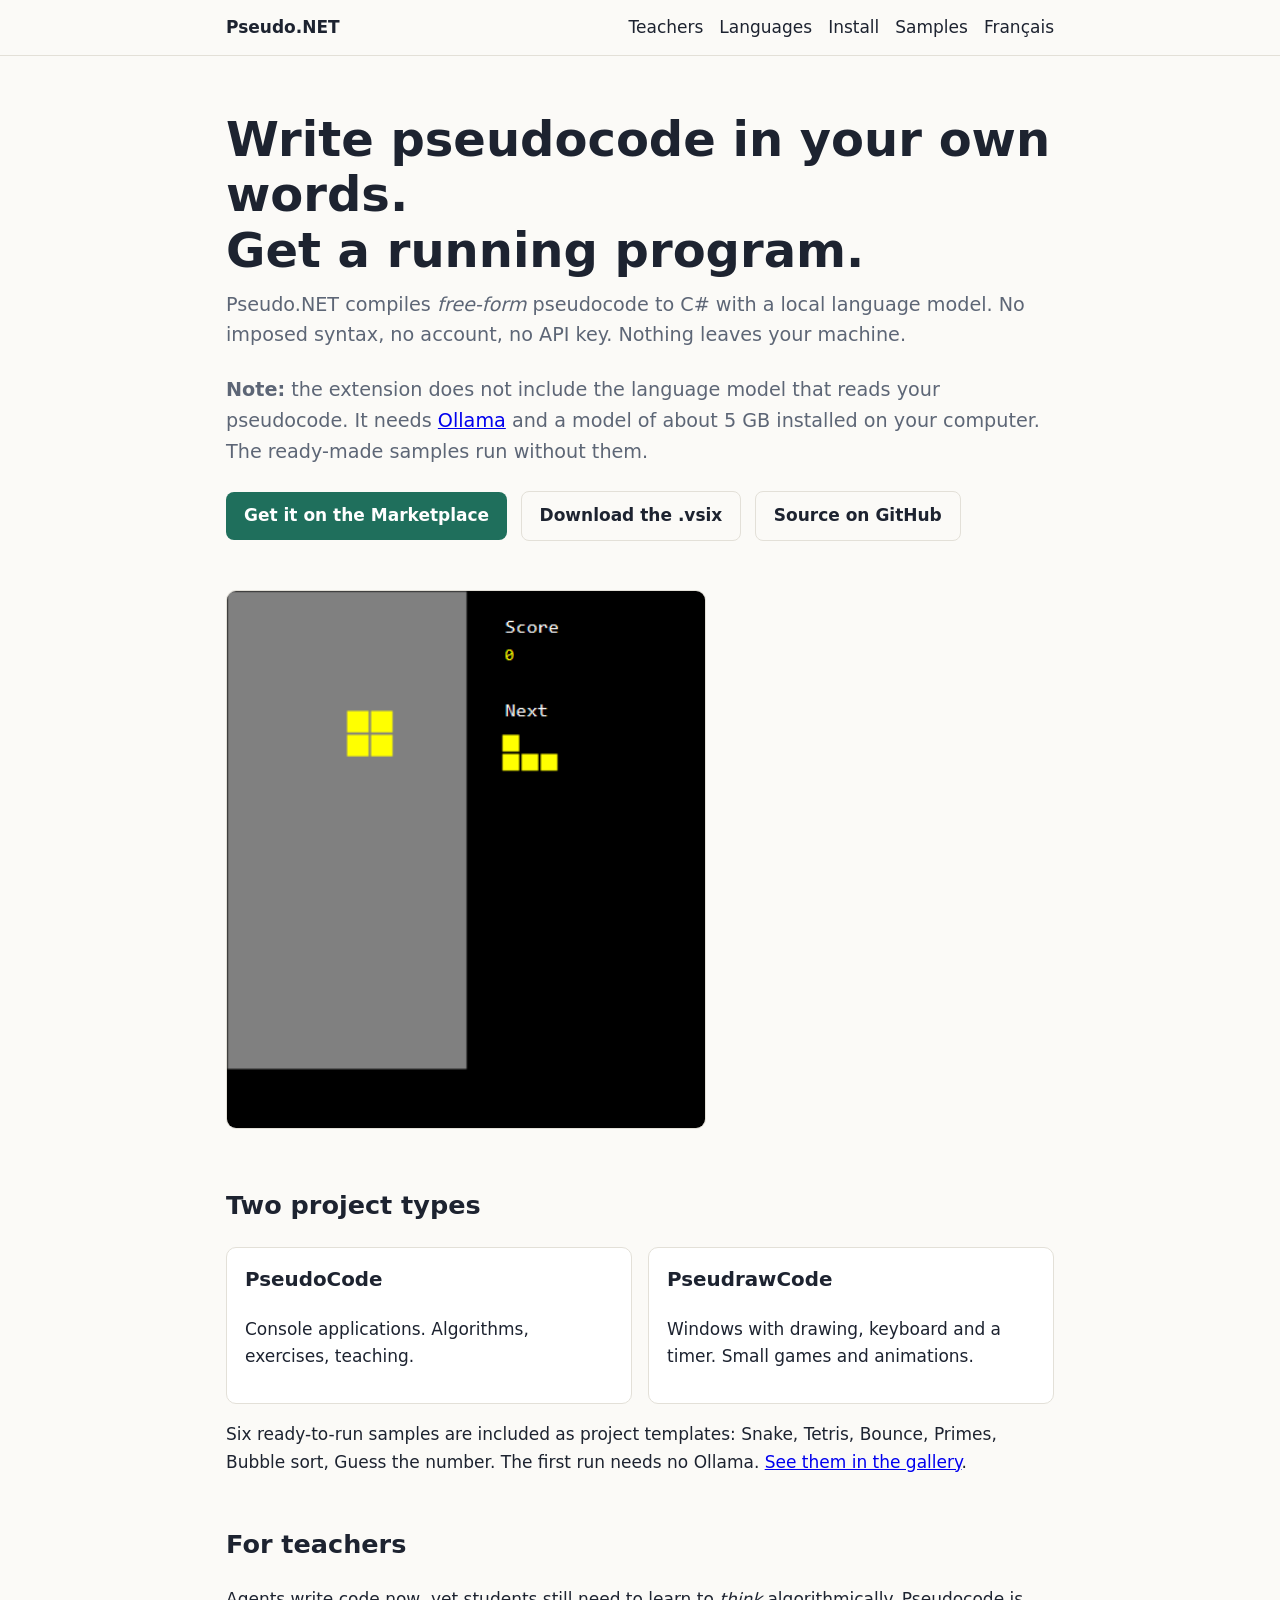
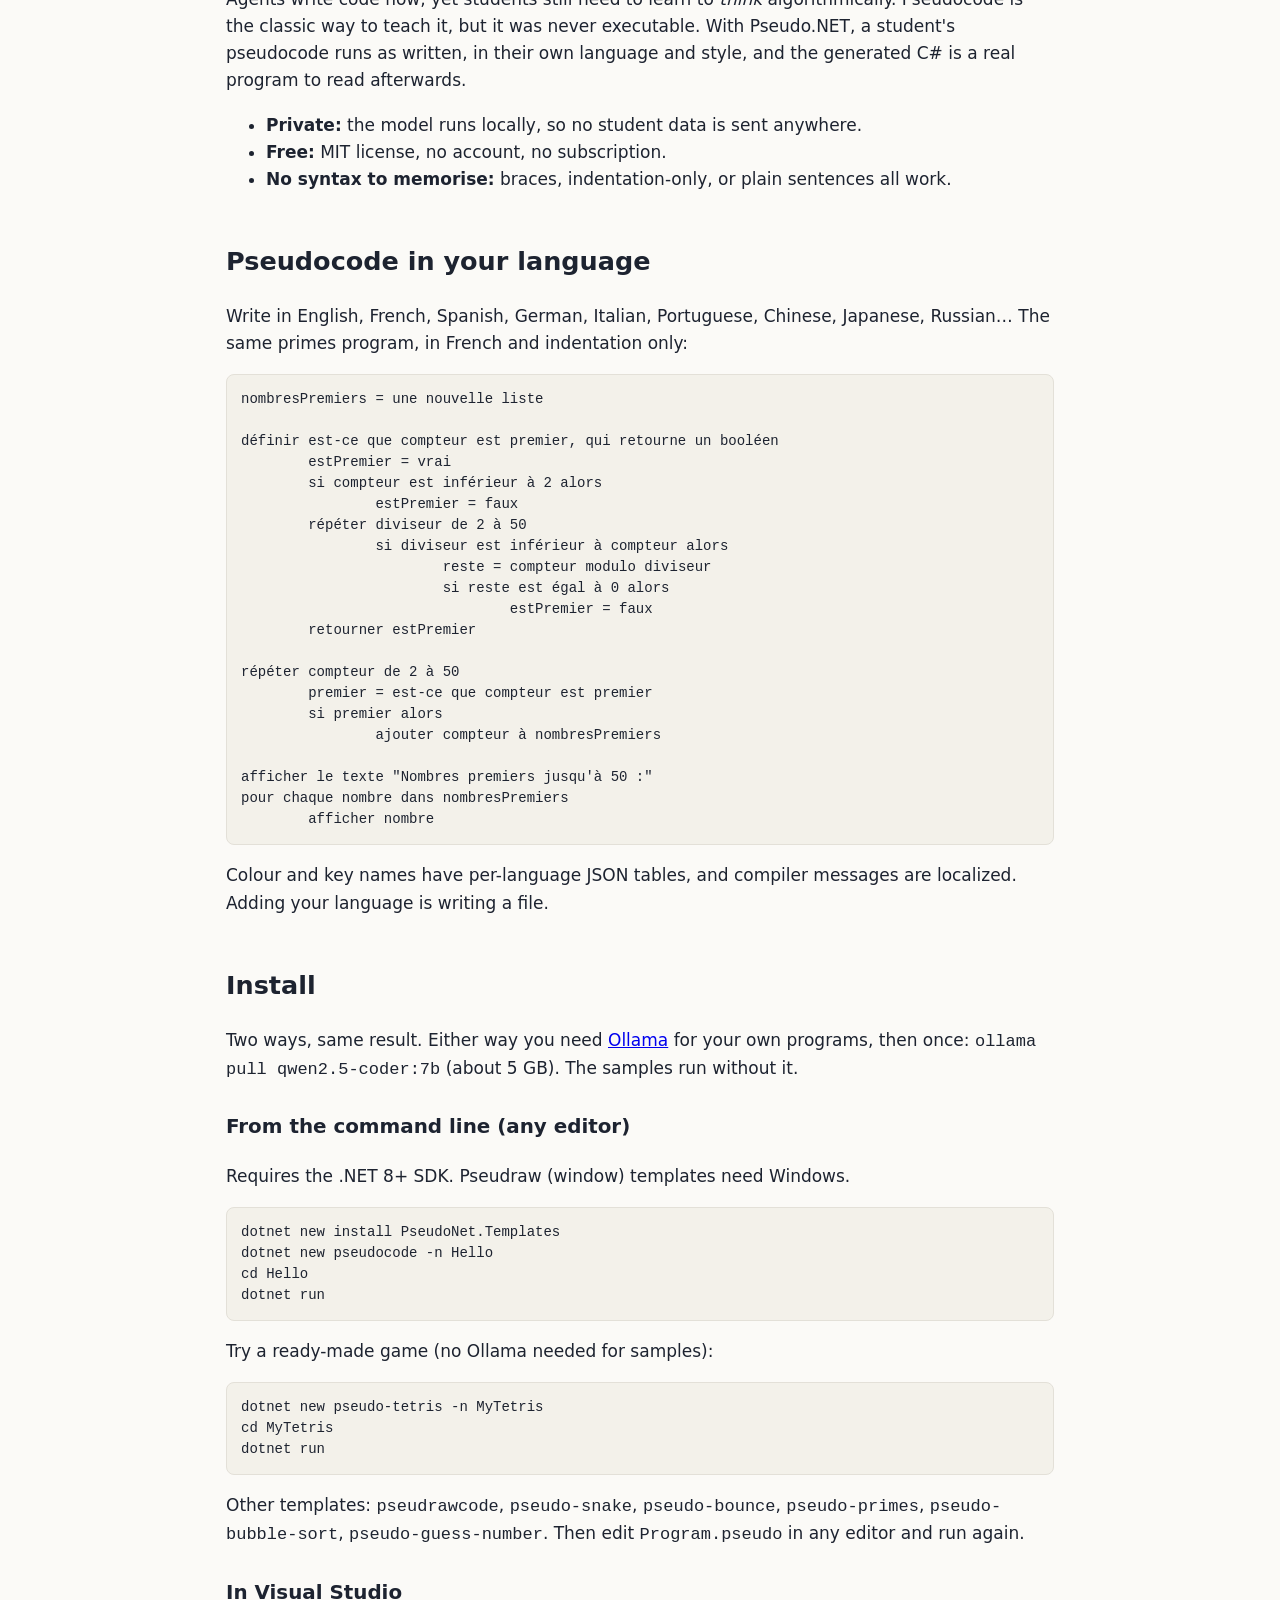
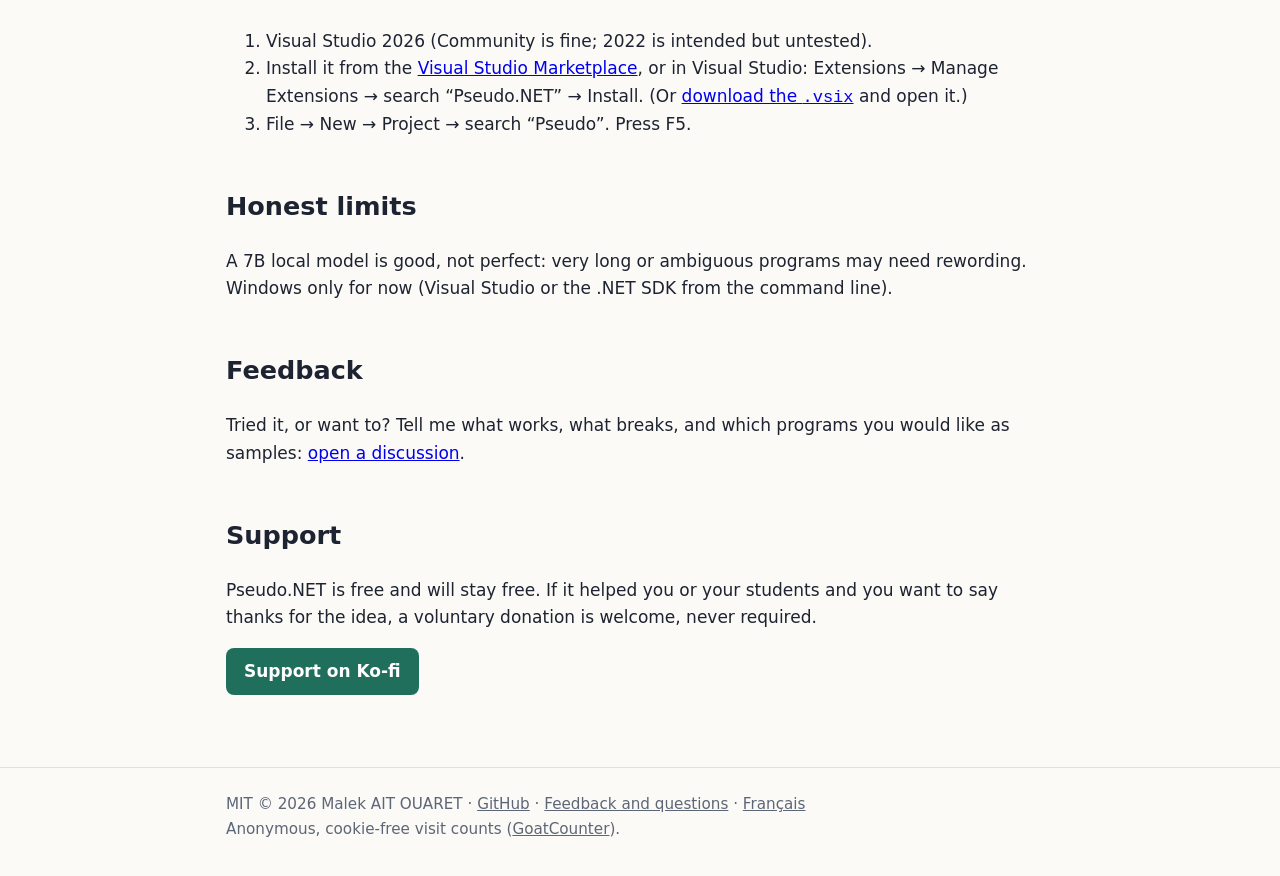
==== commit 40099220: "Say upfront that the language model (Ollama) is a separate install Co-Authored-By: Claude Sonnet 5.5" ====
--- a/index.html
+++ b/index.html
@@ -1,6 +1,7 @@
 <!doctype html>
 <html lang="en">
 <head>
+  <meta name="google-site-verification" content="zcmhkbzdsMxcxtJKiwlT8Vcra3Q5Eun0EW5QWF92tkA" />
 <meta charset="utf-8">
 <meta name="viewport" content="width=device-width, initial-scale=1">
 <title>Pseudo.NET</title>
@@ -17,6 +18,7 @@
   <section class="hero">
     <h1>Write pseudocode in your own words.<br>Get a running program.</h1>
     <p class="lead">Pseudo.NET compiles <em>free-form</em> pseudocode to C# with a local language model. No imposed syntax, no account, no API key. Nothing leaves your machine.</p>
+    <p class="lead"><strong>Note:</strong> the extension does not include the language model that reads your pseudocode. It needs <a href="https://ollama.com">Ollama</a> and a model of about 5&nbsp;GB installed on your computer. The ready-made samples run without them.</p>
     <a class="btn" href="https://marketplace.visualstudio.com/items?itemName=pseudonet-lang.pseudonet">Get it on the Marketplace</a>
     <a class="btn alt" href="https://github.com/pseudonet-lang/pseudonet/releases/latest/download/PseudoNet.Vsix.vsix">Download the .vsix</a>
     <a class="btn alt" href="https://github.com/pseudonet-lang/pseudonet">Source on GitHub</a>
